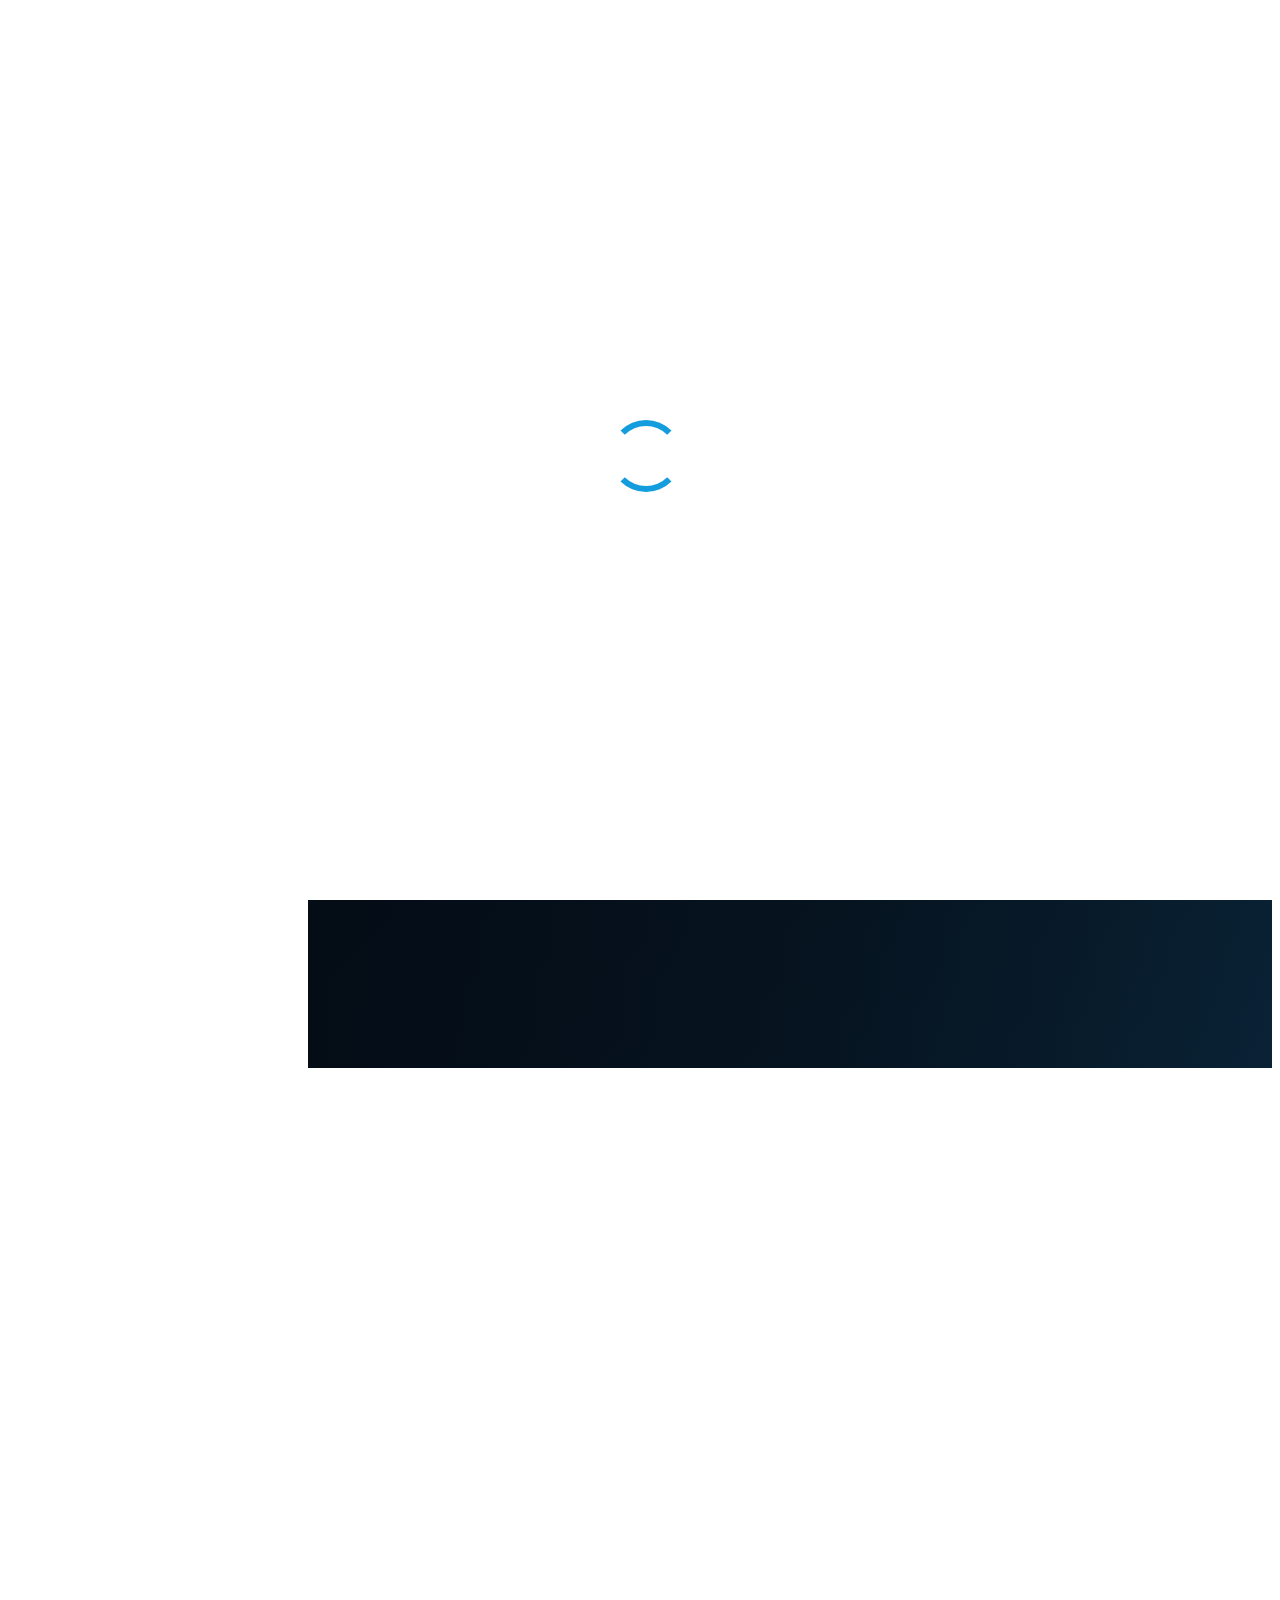
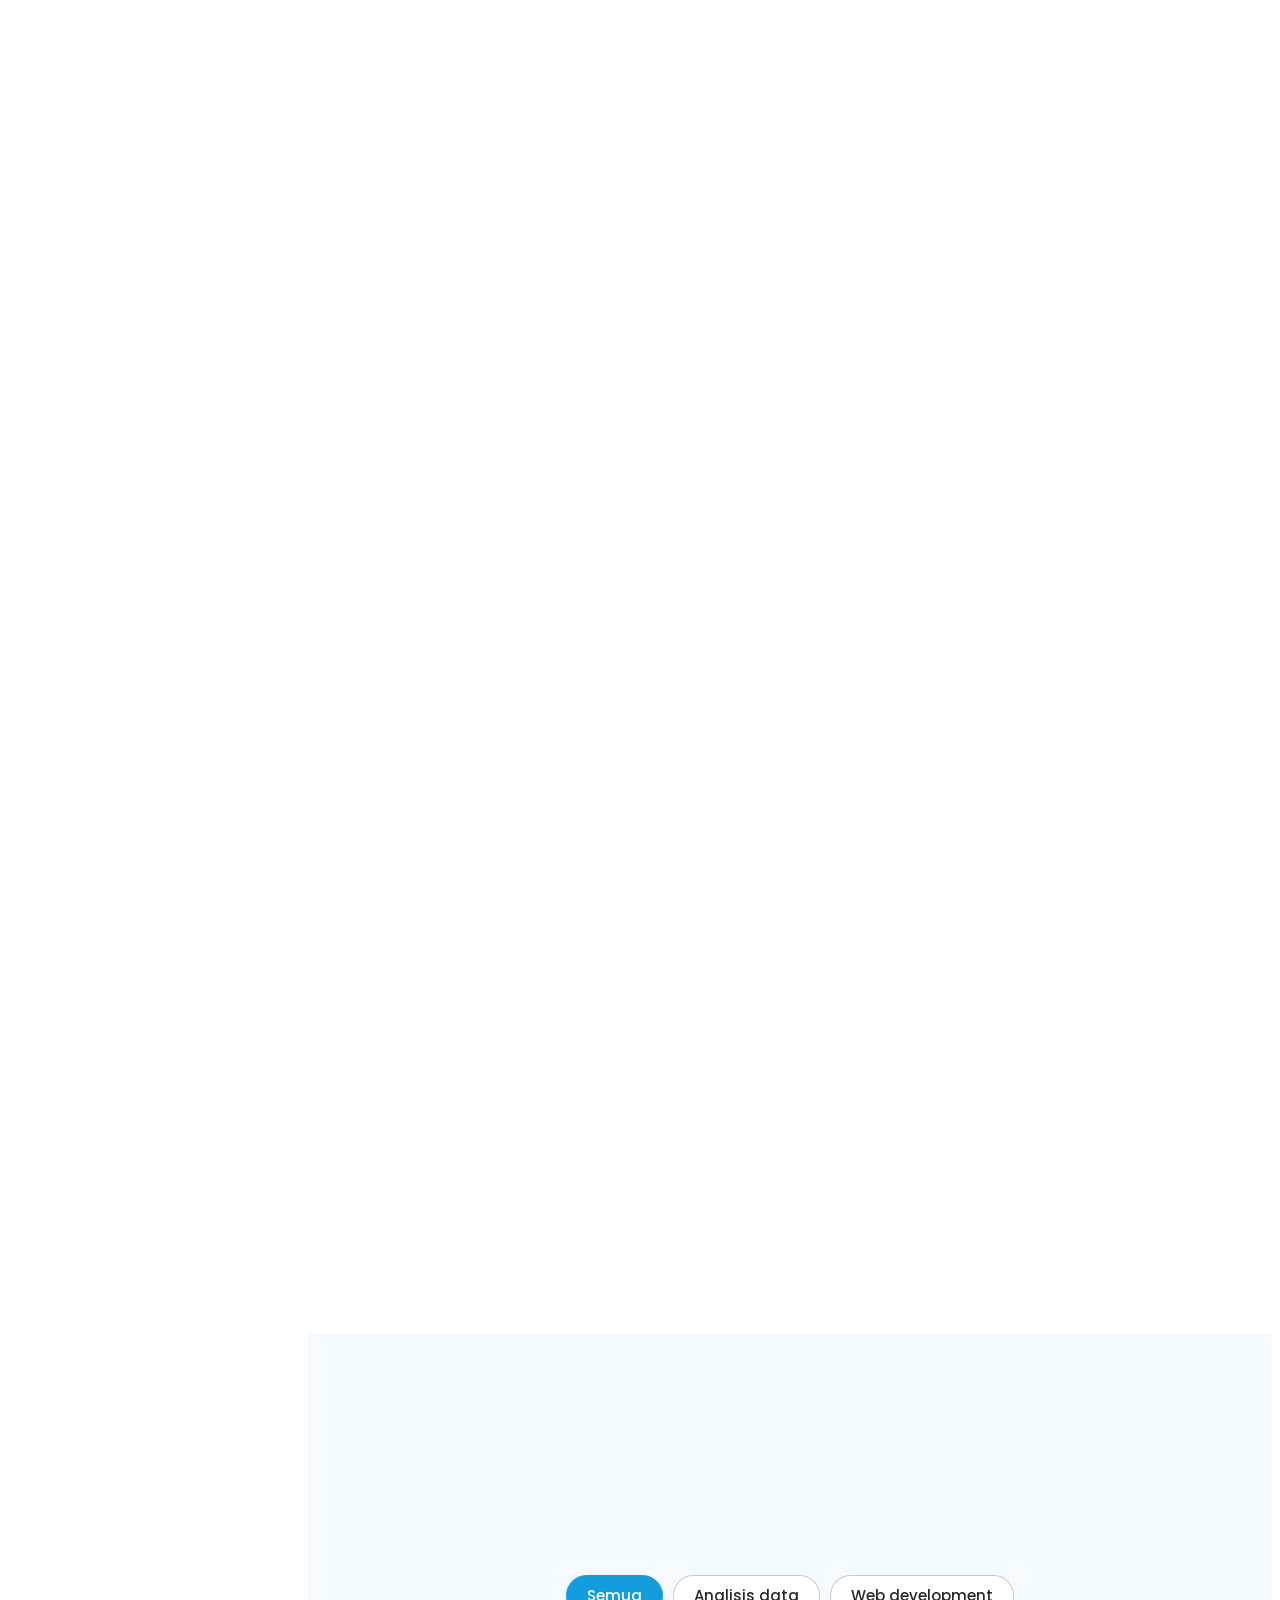
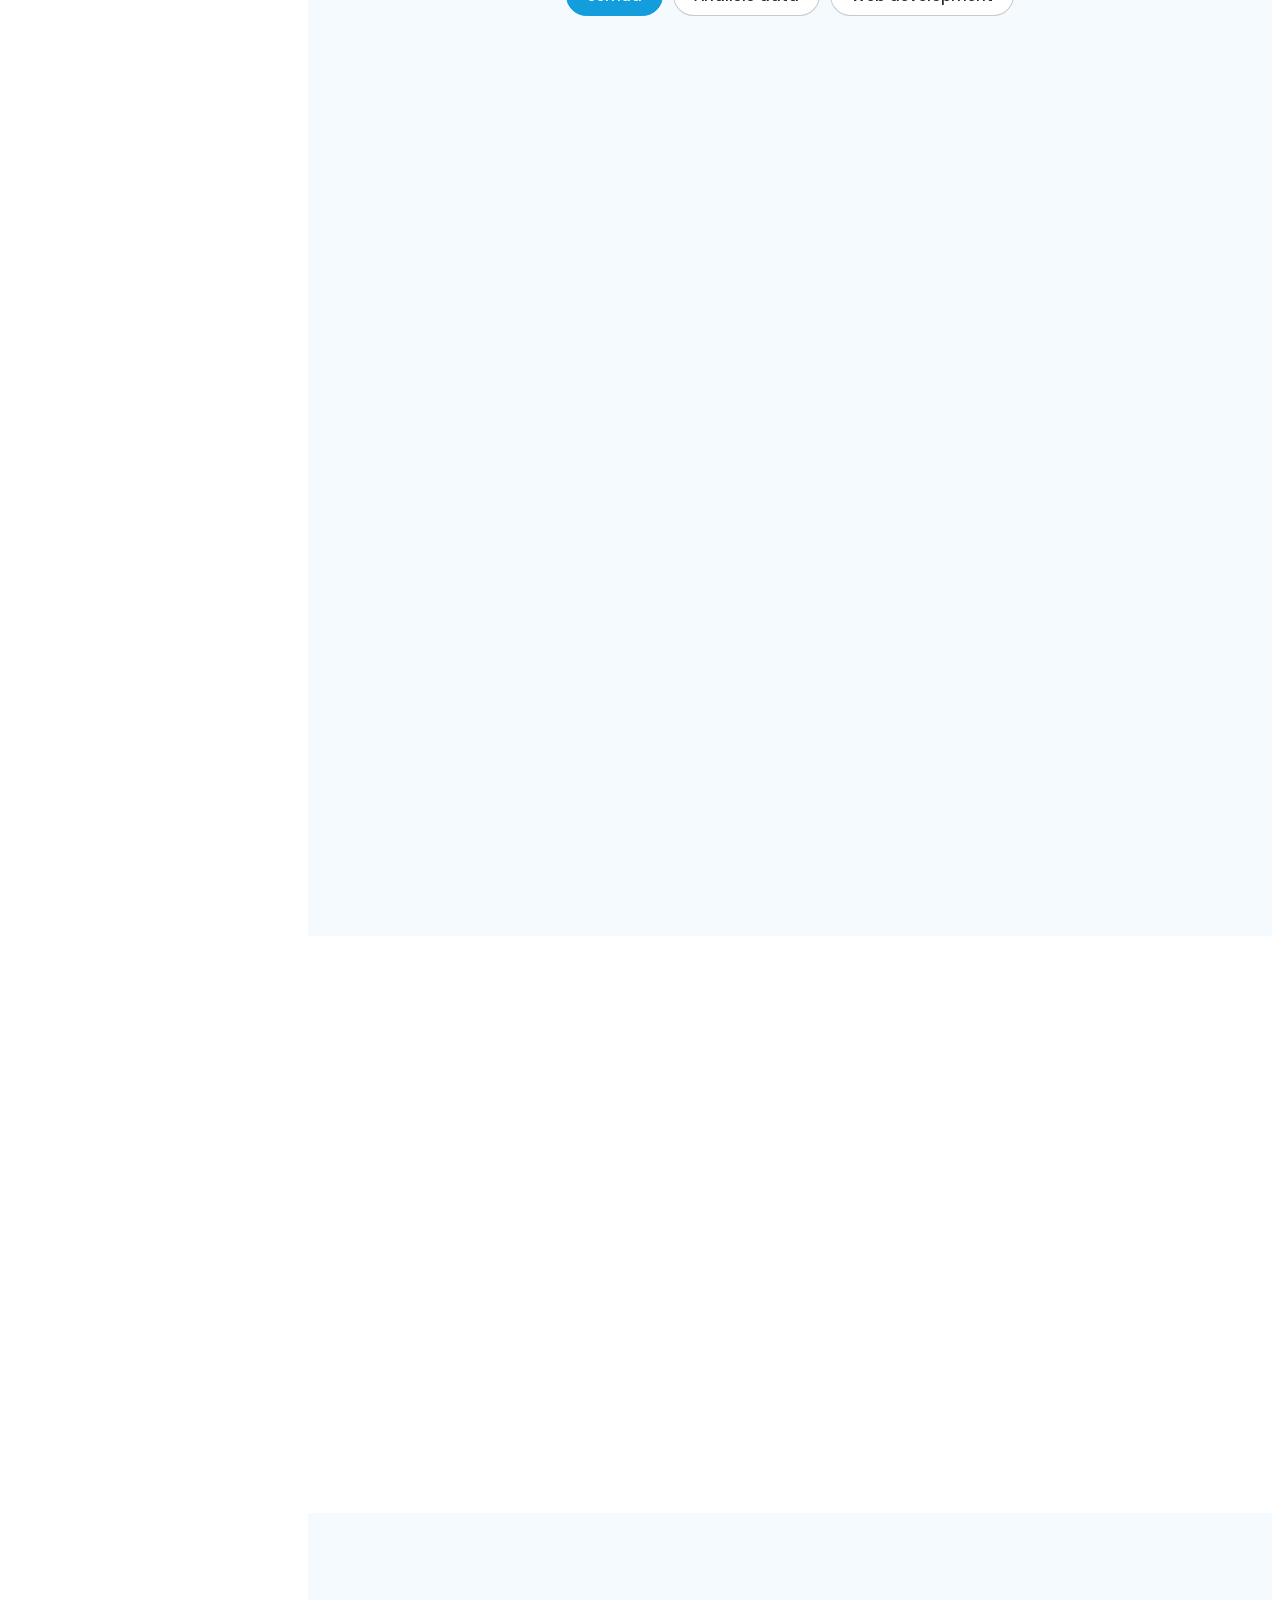
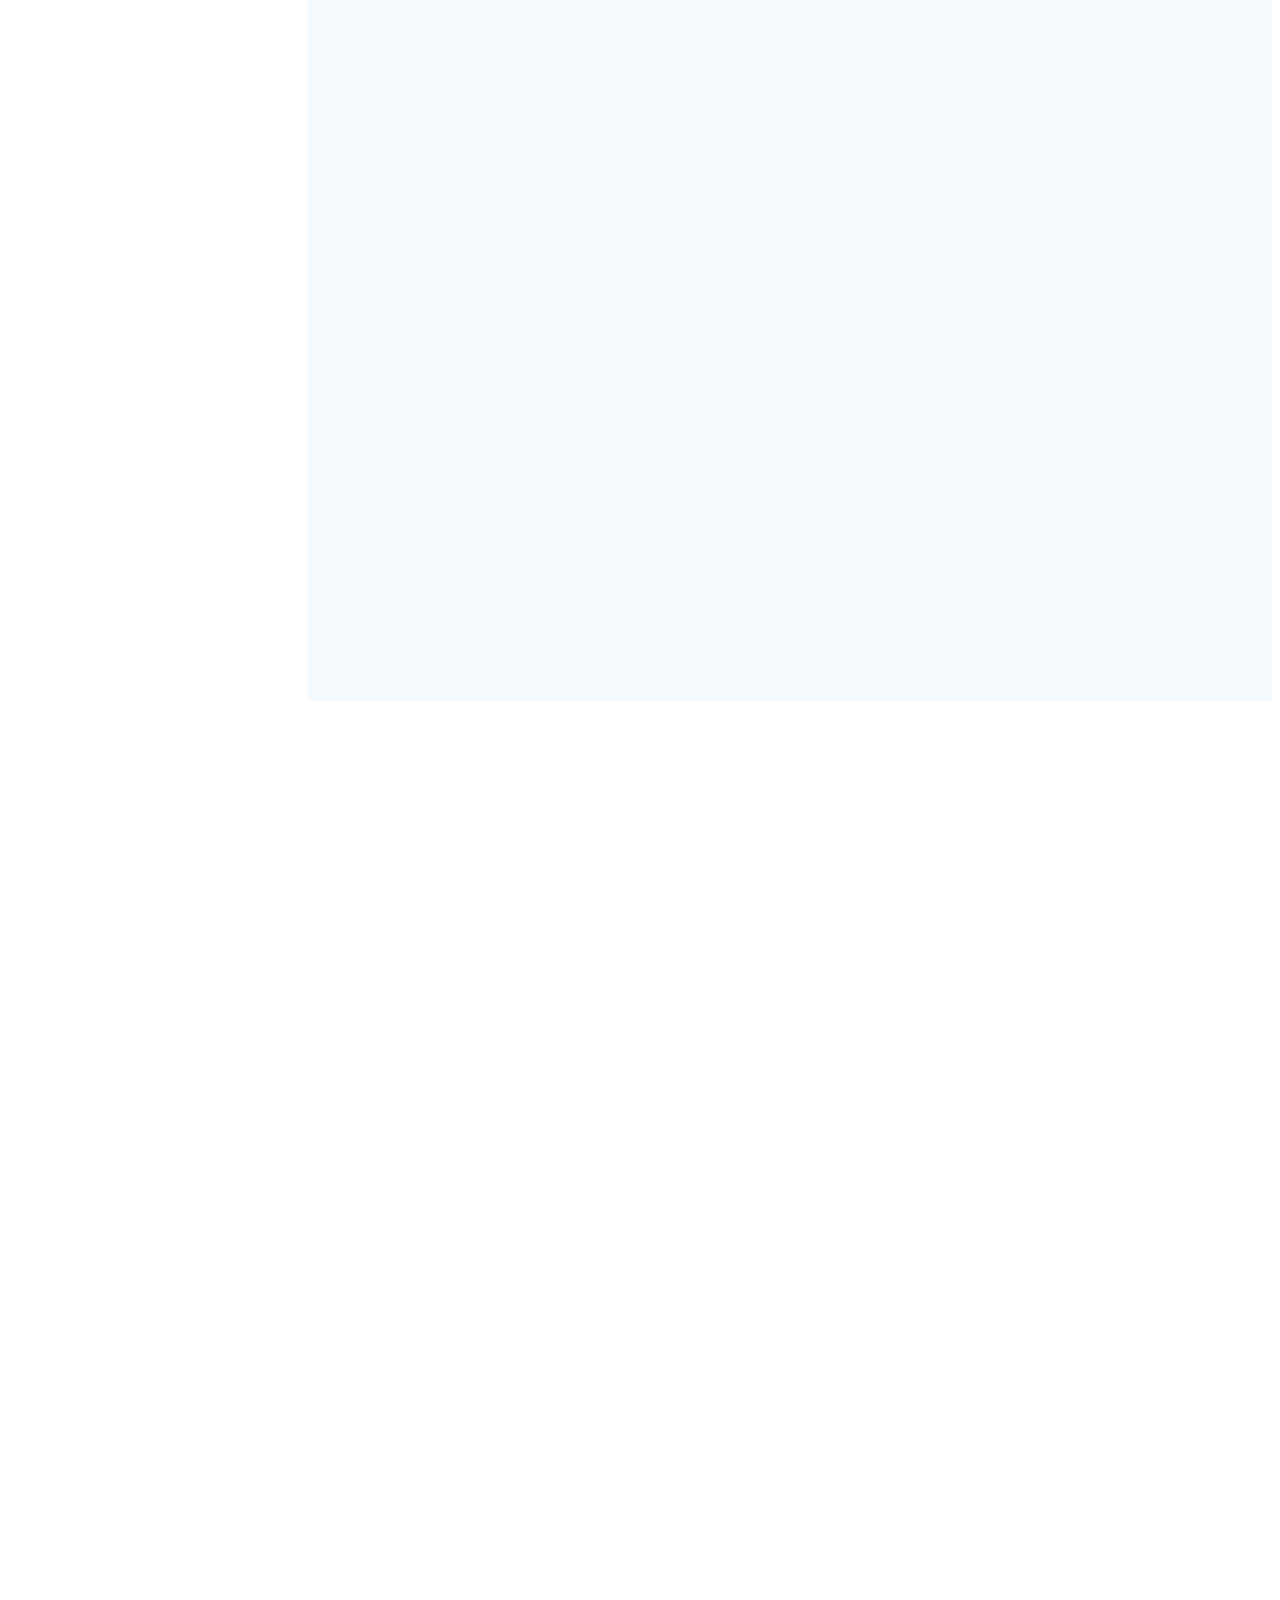
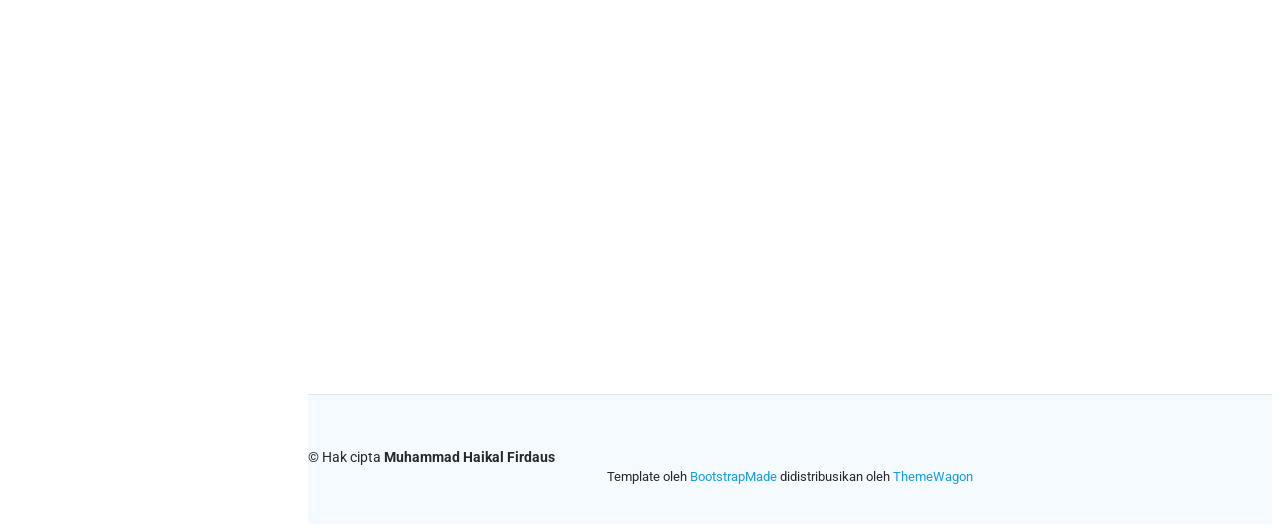
==== index.html @ 5cdaee0d "Add files via upload" ====
<!DOCTYPE html>
<html lang="id">

<head>
  <meta charset="utf-8">
  <meta content="width=device-width, initial-scale=1.0" name="viewport">
  <title>Muhammad Haikal Firdaus | Data Analyst, Web Developer, IT Support</title>
  <meta content="Portofolio Muhammad Haikal Firdaus, lulusan Ilmu Komputer (Cum Laude) yang mencari posisi junior di analisis data, web development, dan IT support." name="description">
  <meta content="data analyst, web developer, IT support, Laravel, LSTM, GIS, ilmu komputer, Bogor" name="keywords">
<meta property="og:type" content="website">
<meta property="og:title" content="Muhammad Haikal Firdaus | Data Analyst, Web Developer, IT Support">
<meta property="og:description" content="Lulusan Ilmu Komputer (Cum Laude): analisis data, web development, dan IT support.">
<meta name="theme-color" content="#040b14">

  <!-- Favicons -->
  <link href="assets/img/favicon.png" rel="icon">
  <link href="assets/img/apple-touch-icon.png" rel="apple-touch-icon">

  <!-- Fonts -->
  <link href="https://fonts.googleapis.com" rel="preconnect">
  <link href="https://fonts.gstatic.com" rel="preconnect" crossorigin>
  <link href="https://fonts.googleapis.com/css2?family=Roboto:ital,wght@0,100;0,300;0,400;0,500;0,700;0,900;1,100;1,300;1,400;1,500;1,700;1,900&family=Poppins:ital,wght@0,100;0,200;0,300;0,400;0,500;0,600;0,700;0,800;0,900;1,100;1,200;1,300;1,400;1,500;1,600;1,700;1,800;1,900&family=Raleway:ital,wght@0,100;0,200;0,300;0,400;0,500;0,600;0,700;0,800;0,900;1,100;1,200;1,300;1,400;1,500;1,600;1,700;1,800;1,900&display=swap" rel="stylesheet">

  <!-- Vendor CSS Files -->
  <link href="assets/vendor/bootstrap/css/bootstrap.min.css" rel="stylesheet">
  <link href="assets/vendor/bootstrap-icons/bootstrap-icons.css" rel="stylesheet">
  <link href="assets/vendor/aos/aos.css" rel="stylesheet">
  <link href="assets/vendor/glightbox/css/glightbox.min.css" rel="stylesheet">
  <link href="assets/vendor/swiper/swiper-bundle.min.css" rel="stylesheet">

  <!-- Main CSS File -->
  <link href="assets/css/main.css" rel="stylesheet">

  <!-- =======================================================
  * Template Name: iPortfolio
  * Template URL: https://bootstrapmade.com/iportfolio-bootstrap-portfolio-websites-template/
  * Updated: Jun 29 2024 with Bootstrap v5.3.3
  * Author: BootstrapMade.com
  * License: https://bootstrapmade.com/license/
  ======================================================== -->
<style>
#hero{background:linear-gradient(135deg,#040b14 0%,#0b2a40 100%)}
#hero img{object-position:center 40%}
#hero:before{background:linear-gradient(90deg,rgba(4,11,20,.9) 0%,rgba(4,11,20,.6) 55%,rgba(4,11,20,.25) 100%)}
#hero h2{font-size:clamp(2rem,6vw,4rem)}
.about .col-lg-4 img{width:100%;aspect-ratio:3/4;object-fit:cover;object-position:top;border-radius:8px}
.cert-card .cert-img{width:100%;aspect-ratio:4/3;object-fit:contain;background:#fafafa;border:1px solid #e3e8ee;border-radius:6px;margin-bottom:16px;transition:transform .2s}
.cert-card a:hover .cert-img{transform:scale(1.02)}
.hero-cta{margin-top:24px;display:flex;gap:12px;flex-wrap:wrap}
.hero-ghost{display:inline-block;padding:10px 28px;border-radius:50px;border:2px solid #fff;color:#fff;font-weight:500;margin-top:8px}
.hero-ghost:hover{background:#fff;color:#040b14}
.proj-card .cs{margin-bottom:8px}.proj-card .cs strong{color:var(--heading-color)}

.filters{display:flex;flex-wrap:wrap;gap:10px;margin:0 0 28px;justify-content:center}
.chip{font-family:var(--nav-font);font-weight:500;font-size:15px;padding:8px 20px;border-radius:50px;border:1px solid color-mix(in srgb,var(--default-color),transparent 75%);background:var(--surface-color);color:var(--default-color);cursor:pointer;transition:all .2s}
.chip:hover{border-color:var(--accent-color);color:var(--accent-color)}
.chip.on{background:var(--accent-color);border-color:var(--accent-color);color:var(--contrast-color)}
.chip:focus-visible,.cv-btn:focus-visible,.hero-ghost:focus-visible{outline:3px solid var(--accent-color);outline-offset:3px}
[data-cat][hidden]{display:none}
.proj-card{transition:transform .25s,box-shadow .25s;height:100%}
.proj-card:hover{transform:translateY(-4px);box-shadow:0 12px 28px rgba(4,11,20,.12)}
.cv-dl{margin:0 0 18px}
.cv-btn{display:inline-block;padding:9px 22px;border-radius:50px;background:var(--accent-color);color:var(--contrast-color);font-weight:500}
.cv-btn:hover{filter:brightness(1.1);color:var(--contrast-color)}
@media (prefers-reduced-motion:reduce){.proj-card,.chip{transition:none}.proj-card:hover{transform:none}}
@media (max-width:575px){#hero h2{font-size:2rem}.hero-cta{flex-direction:column;align-items:flex-start}.hero-ghost{margin-top:0}}
</style>
</head>

<body class="index-page">
<header id="header" class="header dark-background d-flex flex-column">
<i class="header-toggle d-xl-none bi bi-list"></i>
<div class="profile-img"><img src="assets/img/profile-placeholder.jpg" alt="Foto profil Muhammad Haikal Firdaus" class="img-fluid rounded-circle"></div>
<a href="index.html" class="logo d-flex align-items-center justify-content-center"><h1 class="sitename">Haikal Firdaus</h1></a>
<div class="social-links text-center">
<a href="https://github.com/mhaikalfirdaus" aria-label="GitHub"><i class="bi bi-github"></i></a>
<a href="https://www.linkedin.com/in/muhammad-haikal-firdaus/" aria-label="LinkedIn"><i class="bi bi-linkedin"></i></a>
<a href="mailto:mhaikalfirdaus011@gmail.com" aria-label="Email"><i class="bi bi-envelope-fill"></i></a>
</div>
<nav id="navmenu" class="navmenu"><ul>
<li><a href="#hero" class="active"><i class="bi bi-house navicon"></i>Home</a></li>
<li><a href="#about"><i class="bi bi-person navicon"></i>Tentang</a></li>
<li><a href="#resume"><i class="bi bi-file-earmark-text navicon"></i>Resume</a></li>
<li><a href="#proyek"><i class="bi bi-kanban navicon"></i>Proyek</a></li>
<li><a href="#publikasi"><i class="bi bi-journal-text navicon"></i>Publikasi</a></li>
<li><a href="#skills"><i class="bi bi-tools navicon"></i>Skill</a></li>
<li><a href="#sertifikat"><i class="bi bi-patch-check navicon"></i>Sertifikat</a></li>
<li><a href="#contact"><i class="bi bi-envelope navicon"></i>Kontak</a></li>
</ul></nav>
</header>
<main class="main">

<section id="hero" class="hero section dark-background">
<img src="assets/img/hero-bg.jpeg" alt="" data-aos="fade-in">
<div class="container" data-aos="fade-up" data-aos-delay="100">
<h2>Muhammad Haikal Firdaus</h2>
<p>Saya seorang <span class="typed" data-typed-items="Lulusan Ilmu Komputer,Data Analyst Junior,Web Developer Junior,Calon IT Support">Lulusan Ilmu Komputer</span><span class="typed-cursor typed-cursor--blink" aria-hidden="true"></span></p>
<p>Mencari magang atau posisi junior di bidang analisis data, web development, dan IT support.</p>
<div class="hero-cta"><a class="contact-cta" href="#proyek">Lihat proyek</a><a class="hero-ghost" href="assets/CV_Muhammad_Haikal_Firdaus.pdf" download><i class="bi bi-download"></i> Unduh CV</a><a class="hero-ghost" href="#contact">Hubungi saya</a></div>
</div>
</section>

<section id="about" class="about section">
<div class="container section-title" data-aos="fade-up"><h2>Tentang saya</h2><p>Lulusan S1 Ilmu Komputer Universitas Pakuan Bogor yang suka mengubah data menjadi informasi yang bisa dipakai mengambil keputusan.</p></div>
<div class="container" data-aos="fade-up" data-aos-delay="100">
<div class="row gy-4 justify-content-center">
<div class="col-lg-4"><img src="assets/img/profile-placeholder.jpg" class="img-fluid" alt="Foto profil Muhammad Haikal Firdaus"></div>
<div class="col-lg-8 content">
<h2>Data, Web, dan IT Support.</h2>
<p class="fst-italic py-3">Fokus studi: analitik data, machine learning dan deep learning, serta pengembangan sistem informasi.</p>
<div class="row">
<div class="col-lg-6"><ul>
<li><i class="bi bi-chevron-right"></i> <strong>Lokasi:</strong> <span>Gunung Putri, Bogor, Jawa Barat</span></li>
<li><i class="bi bi-chevron-right"></i> <strong>Gelar:</strong> <span>S.Kom., Cum Laude (IPK 3,72/4,00)</span></li>
<li><i class="bi bi-chevron-right"></i> <strong>Email:</strong> <span>mhaikalfirdaus011@gmail.com</span></li>
</ul></div>
<div class="col-lg-6"><ul>
<li><i class="bi bi-chevron-right"></i> <strong>Bahasa:</strong> <span>Indonesia (native), Inggris (dasar–menengah)</span></li>
<li><i class="bi bi-chevron-right"></i> <strong>Status:</strong> <span>Terbuka untuk magang dan posisi junior (data analyst, web developer, IT support)</span></li>
<li><i class="bi bi-chevron-right"></i> <strong>Minat:</strong> <span>Analisis data, web development, IT support</span></li>
</ul></div>
</div>
<p class="py-3">Saya membangun sistem pelaporan pengaduan bencana berbasis web dengan Laravel saat magang di BPBD Kabupaten Bogor, menulis skripsi peramalan harga dengan LSTM, dan menjadi penulis pertama sebuah publikasi ilmiah. Saya juga mengerjakan WebGIS dari data sensor IoT, memahami dasar jaringan (sertifikasi IPv6) serta hosting dan domain. Saya pernah menjalankan usaha kecil dan memimpin organisasi pemuda, jadi nyaman bekerja mandiri maupun dalam tim.</p>
</div></div></div>
</section>

<section id="stats" class="stats section">
<div class="container" data-aos="fade-up" data-aos-delay="100"><div class="row gy-4">
<div class="col-lg-3 col-md-6"><div class="stats-item"><i class="bi bi-mortarboard"></i><span>3,72</span><p><strong>IPK</strong> <span>dari 4,00, Cum Laude</span></p></div></div><div class="col-lg-3 col-md-6"><div class="stats-item"><i class="bi bi-journal-richtext"></i><span data-purecounter-start="0" data-purecounter-end="3" data-purecounter-duration="1" class="purecounter"></span><p><strong>Proyek</strong> <span>skripsi LSTM, WebGIS, dan sistem pengaduan web</span></p></div></div><div class="col-lg-3 col-md-6"><div class="stats-item"><i class="bi bi-briefcase"></i><span data-purecounter-start="0" data-purecounter-end="4" data-purecounter-duration="1" class="purecounter"></span><p><strong>Bulan magang web developer</strong> <span>BPBD Kabupaten Bogor</span></p></div></div><div class="col-lg-3 col-md-6"><div class="stats-item"><i class="bi bi-patch-check"></i><span data-purecounter-start="0" data-purecounter-end="5" data-purecounter-duration="1" class="purecounter"></span><p><strong>Sertifikat</strong> <span>kursus, konferensi, dan sertifikasi</span></p></div></div>
</div></div>
</section>

<section id="resume" class="resume section">
<div class="container section-title" data-aos="fade-up"><h2>Resume</h2><p>Pendidikan, pengalaman, dan kepemimpinan.</p></div>
<div class="container"><div class="row">
<div class="col-lg-6" data-aos="fade-up" data-aos-delay="100">
<h3 class="resume-title">Ringkasan</h3>
<div class="resume-item pb-0"><h4>Muhammad Haikal Firdaus, S.Kom.</h4>
<p><em>Lulusan Ilmu Komputer (Cum Laude, IPK 3,72/4,00) dengan pengalaman mengembangkan web dengan Laravel saat magang di BPBD Kabupaten Bogor, penulis skripsi peramalan LSTM, dan penulis pertama publikasi ilmiah. Mencari posisi junior sebagai data analyst, web developer, atau IT support. Teliti, cepat belajar, dan nyaman bekerja mandiri maupun dalam tim.</em></p>
<ul><li>Gunung Putri, Bogor, Jawa Barat</li><li>mhaikalfirdaus011@gmail.com</li></ul></div>
<h3 class="resume-title">Pendidikan</h3>
<div class="resume-item"><h4>S1 Ilmu Komputer (S.Kom.)</h4><h5>2022 – 2026</h5><p><em>Universitas Pakuan Bogor, Fakultas MIPA</em></p><ul><li>IPK 3,72/4,00, lulus Cum Laude</li><li><a href="assets/img/pernyataan-yudisium.jpg" class="glightbox" data-gallery="yudisium" title="Pernyataan yudisium, Universitas Pakuan"><i class="bi bi-zoom-in"></i> Lihat pernyataan yudisium</a></li><li>Fokus: analitik data, machine learning dan deep learning, pengembangan sistem informasi</li></ul></div>
</div>
<div class="col-lg-6" data-aos="fade-up" data-aos-delay="200">
<h3 class="resume-title">Pengalaman</h3><p class="cv-dl"><a class="cv-btn" href="assets/CV_Muhammad_Haikal_Firdaus.pdf" download><i class="bi bi-file-earmark-pdf"></i> Unduh CV lengkap (PDF)</a></p>
<div class="resume-item"><h4>Web Developer Intern (Praktik Lapangan)</h4><h5>Agu – Nov 2025</h5><p><em>BPBD Kabupaten Bogor</em></p><ul><li>Merancang dan membangun sistem pelaporan pengaduan bencana berbasis web dengan Laravel agar masyarakat lebih mudah melapor.</li><li><a href="https://github.com/mhaikalfirdaus/pengaduan-bpbd"><i class="bi bi-github"></i> Kode di GitHub</a></li></ul></div><div class="resume-item"><h4>Mitra Driver (ShopeeFood)</h4><h5>Mar 2025 – sekarang</h5><p><em>ShopeeFood, Kab. Bogor</em></p><ul><li>Mengantar pesanan makanan kepada pelanggan melalui platform ShopeeFood dengan menjaga ketepatan waktu dan kualitas pelayanan.</li></ul></div>
<div class="resume-item"><h4>Pemilik dan Pengelola Usaha</h4><h5>Jun – Des 2024</h5><p><em>Seafood Sosis Tusuk Bakar (Seatukar), Kab. Bogor</em></p><ul><li>Merintis dan menjalankan usaha makanan: perencanaan modal, pembelian bahan, dan operasional harian.</li><li>Mencatat pemasukan, pengeluaran, dan estimasi laba sambil kuliah penuh waktu.</li></ul></div><div class="resume-item"><h4>Operator Produksi (Kontrak)</h4><h5>2023 (3 bulan)</h5><p><em>PT Sanpak Unggul</em></p><ul><li>Memenuhi target jumlah dan kualitas harian bersama tim produksi.</li></ul></div>
<h3 class="resume-title">Kepemimpinan</h3>
<div class="resume-item"><h4>Ketua Karang Taruna Permai RW 011</h4><h5>2025 – sekarang</h5><p><em>Gunung Putri, Bogor</em></p><ul><li>Memimpin dan mengoordinasi program pemuda serta mengelola administrasi dan komunikasi dengan anggota, RW, dan aparat desa.</li></ul></div><div class="resume-item"><h4>Anggota KPPS</h4><h5>Pemilu 2024</h5><p><em>Kelompok Penyelenggara Pemungutan Suara</em></p><ul><li>Bertugas pada penyelenggaraan pemungutan dan penghitungan suara di tingkat TPS.</li></ul></div>
</div></div></div>
</section>

<section id="proyek" class="portfolio section light-background">
<div class="container section-title" data-aos="fade-up"><h2>Proyek</h2><p>Tiga proyek, masing-masing dengan masalah, pendekatan, dan hasilnya. Gunakan filter untuk melihat sesuai bidang.</p></div>
<div class="container"><div class="filters" role="group" aria-label="Filter proyek"><button type="button" class="chip on" data-f="all">Semua</button><button type="button" class="chip" data-f="data">Analisis data</button><button type="button" class="chip" data-f="web">Web development</button></div><div class="row gy-4">
<div class="col-lg-6" data-cat="data" data-aos="fade-up" data-aos-delay="100"><div class="proj-card"><h4>Prediksi harga daging ayam dengan LSTM</h4><div class="period">Skripsi, 2025 – 2026</div><p class="cs"><strong>Masalah.</strong> Harga komoditas naik turun dan sulit diperkirakan.</p><p class="cs"><strong>Pendekatan.</strong> Mengumpulkan data harga harian Kota Bogor, membersihkannya, lalu membangun model LSTM multivariat beserta dashboard Streamlit.</p><p class="cs"><strong>Hasil.</strong> MAPE 0,45% pada data uji, dibandingkan baseline harga kemarin sebesar 0,41%.</p><div><span class="tag">Python</span><span class="tag">LSTM</span><span class="tag">Time series</span><span class="tag">Streamlit</span></div><a href="https://github.com/mhaikalfirdaus/skripsi-lstm-harga-ayam"><i class="bi bi-github"></i> Kode di GitHub</a></div></div><div class="col-lg-6" data-cat="data web" data-aos="fade-up" data-aos-delay="200"><div class="proj-card"><h4>WebGIS monitoring suhu dan kelembaban Kota Bandung</h4><div class="period">Proyek kelompok, mata kuliah Sistem Informasi Geografis</div><p class="cs"><strong>Masalah.</strong> Memantau suhu dan kelembaban udara Kota Bandung secara hampir real-time di sembilan titik.</p><p class="cs"><strong>Pendekatan.</strong> Sensor IoT (ESP32, DHT22, GPS) mengirim data ke ThingSpeak, lalu ditampilkan di peta interaktif Leaflet dengan layer hasil analisis QGIS. Peran saya: analisis QGIS dan pembuatan WebGIS.</p><p class="cs"><strong>Hasil.</strong> Peta interaktif dengan sembilan titik pemantauan, layer batas desa dan jaringan jalan, serta nama lokasi otomatis dari koordinat GPS.</p><div><span class="tag">QGIS</span><span class="tag">Leaflet</span><span class="tag">JavaScript</span><span class="tag">IoT</span><span class="tag">ThingSpeak</span></div><a href="https://github.com/mhaikalfirdaus/webgis-monitoring-suhu-bandung"><i class="bi bi-github"></i> Kode di GitHub</a></div></div><div class="col-lg-6" data-cat="web" data-aos="fade-up" data-aos-delay="100"><div class="proj-card"><h4>Sistem pelaporan pengaduan bencana</h4><div class="period">BPBD Kabupaten Bogor, 2025</div><p class="cs"><strong>Masalah.</strong> Warga sulit menyampaikan laporan kejadian bencana.</p><p class="cs"><strong>Pendekatan.</strong> Membangun aplikasi web pengaduan dengan peran masyarakat dan petugas, tanggapan, dan laporan. Dikembangkan dari basis proyek open source Laravel dan disesuaikan untuk kebutuhan BPBD.</p><p class="cs"><strong>Hasil.</strong> Masyarakat dapat mengirim laporan secara digital kepada petugas.</p><div><span class="tag">Laravel</span><span class="tag">PHP</span><span class="tag">MySQL</span><span class="tag">Bootstrap</span></div><a href="https://github.com/mhaikalfirdaus/pengaduan-bpbd"><i class="bi bi-github"></i> Kode di GitHub</a></div></div>
</div></div>
</section>

<section id="publikasi" class="section">
<div class="container section-title" data-aos="fade-up"><h2>Publikasi</h2><p>Artikel ilmiah internasional dengan saya sebagai penulis pertama.</p></div>
<div class="container"><div class="row justify-content-center"><div class="col-lg-9" data-aos="fade-up" data-aos-delay="100"><div class="proj-card">
<h4>Prediction of Chicken Meat Availability in Cilegon City Using iThink Dynamic Simulation Model</h4>
<div class="period">Operations Research: International Conference Series, Vol. 6, No. 1, hlm. 20–27, 2025</div>
<p class="cs"><strong>Penulis.</strong> Muhamad Haikal Firdaus (penulis pertama), Ahmad Sopyan Sauri, Syaifa Turrohman, Eneng Tita Tosida (penulis korespondensi), Kotim Subandi, dan Victor Ilyas Sugara.</p>
<p class="cs"><strong>Isi.</strong> Model simulasi dinamis dengan pendekatan stock and flow dan causal loop diagram di iThink untuk memprediksi ketersediaan daging ayam di Kota Cilegon periode 2024–2034. Peran saya: mengembangkan model simulasi sebagai penulis pertama.</p>
<div><span class="tag">System dynamics</span><span class="tag">iThink</span><span class="tag">Simulasi</span><span class="tag">Peramalan</span></div>
<a href="https://www.researchgate.net/publication/391127582_Prediction_of_Chicken_Meat_Availability_in_Cilegon_City_Using_iThink_Dynamic_Simulation_Model"><i class="bi bi-journal-text"></i> Baca di ResearchGate</a>
</div></div></div></div>
</section>

<section id="skills" class="skills section light-background">
<div class="container section-title" data-aos="fade-up"><h2>Skill</h2><p>Dikelompokkan menurut bidang. Level “dasar” saya tulis apa adanya.</p></div>
<div class="container" data-aos="fade-up" data-aos-delay="100"><div class="row gy-4">
<div class="col-lg-4 col-md-6 skill-group"><h4>Data dan analitik</h4><div><span class="tag">Analisis data</span><span class="tag">Pembersihan data</span><span class="tag">Pelaporan</span><span class="tag">Visualisasi data</span><span class="tag">Machine learning</span><span class="tag">Deep learning (LSTM)</span><span class="tag">QGIS</span><span class="tag">Peramalan deret waktu</span></div></div>
<div class="col-lg-4 col-md-6 skill-group"><h4>Bahasa pemrograman</h4><div><span class="tag">Python (dasar)</span><span class="tag">SQL (dasar)</span><span class="tag">Java (dasar)</span><span class="tag">JavaScript</span><span class="tag">PHP</span></div></div>
<div class="col-lg-4 col-md-6 skill-group"><h4>Web</h4><div><span class="tag">Laravel</span><span class="tag">HTML/CSS</span><span class="tag">Leaflet</span><span class="tag">MySQL</span><span class="tag">Hosting</span><span class="tag">Domain</span><span class="tag">Deploy website</span><span class="tag">cPanel</span></div></div>
<div class="col-lg-4 col-md-6 skill-group"><h4>IT support dan jaringan</h4><div><span class="tag">Dasar jaringan (IPv6)</span><span class="tag">Hosting</span><span class="tag">Pengaturan domain</span><span class="tag">cPanel</span><span class="tag">XAMPP</span></div></div>
<div class="col-lg-4 col-md-6 skill-group"><h4>Alat kerja</h4><div><span class="tag">Microsoft Excel</span><span class="tag">Git/GitHub</span><span class="tag">VS Code</span><span class="tag">XAMPP</span><span class="tag">Word</span><span class="tag">PowerPoint</span></div></div>
<div class="col-lg-4 col-md-6 skill-group"><h4>Soft skill</h4><div><span class="tag">Ketelitian</span><span class="tag">Manajemen waktu</span><span class="tag">Komunikasi</span><span class="tag">Kerja tim</span><span class="tag">Problem solving</span></div></div>
</div></div>
</section>

<section id="sertifikat" class="section">
<div class="container section-title" data-aos="fade-up"><h2>Sertifikat</h2><p>Kursus data, konferensi kebencanaan, dan sertifikasi jaringan. Klik gambar untuk memperbesar.</p></div>
<div class="container"><div class="row gy-4 justify-content-center">
<div class="col-lg-4 col-md-6" data-aos="fade-up" data-aos-delay="100"><div class="proj-card cert-card"><a href="assets/img/sertifikat-data-science-python.jpg" class="glightbox" title="Data Science Essentials with Python" data-gallery="sertifikat"><img src="assets/img/sertifikat-data-science-python.jpg" class="cert-img" alt="Sertifikat Data Science Essentials with Python atas nama Muhammad Haikal Firdaus" loading="lazy"></a><h4>Data Science Essentials with Python</h4><div class="period">Cisco Networking Academy, 21 Okt 2026</div><p>ID sertifikat: d4978e71-674b-4887-8a2d-7af36921120f</p><a href="assets/img/sertifikat-data-science-python.jpg" class="glightbox" data-gallery="sertifikat" title="Data Science Essentials with Python"><i class="bi bi-zoom-in"></i> Lihat sertifikat</a></div></div><div class="col-lg-4 col-md-6" data-aos="fade-up" data-aos-delay="200"><div class="proj-card cert-card"><a href="assets/img/sertifikat-intro-data-science.jpg" class="glightbox" title="Introduction to Data Science" data-gallery="sertifikat"><img src="assets/img/sertifikat-intro-data-science.jpg" class="cert-img" alt="Sertifikat Introduction to Data Science atas nama Muhammad Haikal Firdaus" loading="lazy"></a><h4>Introduction to Data Science</h4><div class="period">Cisco Networking Academy, 13 Okt 2026</div><p>Peran data dalam AI dan machine learning serta jalur karier di analitik data.</p><a href="assets/img/sertifikat-intro-data-science.jpg" class="glightbox" data-gallery="sertifikat" title="Introduction to Data Science"><i class="bi bi-zoom-in"></i> Lihat sertifikat</a></div></div><div class="col-lg-4 col-md-6" data-aos="fade-up" data-aos-delay="300"><div class="proj-card cert-card"><a href="assets/img/sertifikat-revou-intro-data-analytics.jpg" class="glightbox" title="Intro to Data Analytics" data-gallery="sertifikat"><img src="assets/img/sertifikat-revou-intro-data-analytics.jpg" class="cert-img" alt="Sertifikat Intro to Data Analytics RevoU atas nama Muhammad Haikal Firdaus" loading="lazy"></a><h4>Intro to Data Analytics</h4><div class="period">RevoU, 31 Jan 2025</div><p>Kursus daring 2 minggu. Nomor sertifikat: DAMC-20012025-01-1-01353</p><a href="assets/img/sertifikat-revou-intro-data-analytics.jpg" class="glightbox" data-gallery="sertifikat" title="Intro to Data Analytics"><i class="bi bi-zoom-in"></i> Lihat sertifikat</a></div></div><div class="col-lg-4 col-md-6" data-aos="fade-up" data-aos-delay="100"><div class="proj-card cert-card"><a href="assets/img/sertifikat-adexco-2025.jpg" class="glightbox" title="Peserta Konferensi ADEXCO 2025" data-gallery="sertifikat"><img src="assets/img/sertifikat-adexco-2025.jpg" class="cert-img" alt="Sertifikat peserta konferensi ADEXCO 2025 atas nama Muhammad Haikal Firdaus" loading="lazy"></a><h4>Peserta Konferensi ADEXCO 2025</h4><div class="period">BNPB dan MPBI, Jakarta, 12 Sep 2025</div><p>Strategi nasional untuk resiliensi masyarakat pesisir dan pulau kecil.</p><a href="assets/img/sertifikat-adexco-2025.jpg" class="glightbox" data-gallery="sertifikat" title="Peserta Konferensi ADEXCO 2025"><i class="bi bi-zoom-in"></i> Lihat sertifikat</a></div></div><div class="col-lg-4 col-md-6" data-aos="fade-up" data-aos-delay="200"><div class="proj-card cert-card"><a href="assets/img/sertifikat-ipv6-hurricane-electric.jpg" class="glightbox" title="IPv6 Certification, peringkat Newbie" data-gallery="sertifikat"><img src="assets/img/sertifikat-ipv6-hurricane-electric.jpg" class="cert-img" alt="Sertifikat IPv6 Hurricane Electric peringkat Newbie atas nama Muhammad Haikal Firdaus" loading="lazy"></a><h4>IPv6 Certification, peringkat Newbie</h4><div class="period">Hurricane Electric, Juni 2026</div><p>Sertifikasi dasar IPv6.</p><a href="assets/img/sertifikat-ipv6-hurricane-electric.jpg" class="glightbox" data-gallery="sertifikat" title="IPv6 Certification, peringkat Newbie"><i class="bi bi-zoom-in"></i> Lihat sertifikat</a></div></div>
</div></div>
</section>

<section id="contact" class="contact section">
<div class="container section-title" data-aos="fade-up"><h2>Kontak</h2><p>Terbuka untuk magang dan posisi junior di bidang analisis data, web development, dan IT support. Balasan biasanya saya kirim dalam satu sampai dua hari.</p></div>
<div class="container" data-aos="fade-up" data-aos-delay="100"><div class="row gy-4">
<div class="col-lg-5"><div class="info-wrap">
<div class="info-item d-flex"><i class="bi bi-geo-alt flex-shrink-0"></i><div><h3>Lokasi</h3><p>Gunung Putri, Bogor, Jawa Barat</p></div></div>
<div class="info-item d-flex"><i class="bi bi-envelope flex-shrink-0"></i><div><h3>Email</h3><p><a href="mailto:mhaikalfirdaus011@gmail.com">mhaikalfirdaus011@gmail.com</a></p></div></div>
<div class="info-item d-flex"><i class="bi bi-linkedin flex-shrink-0"></i><div><h3>LinkedIn</h3><p><a href="https://www.linkedin.com/in/muhammad-haikal-firdaus/">linkedin.com/in/muhammad-haikal-firdaus</a></p></div></div>
<div class="info-item d-flex"><i class="bi bi-github flex-shrink-0"></i><div><h3>GitHub</h3><p><a href="https://github.com/mhaikalfirdaus">github.com/mhaikalfirdaus</a></p></div></div>
</div></div>
<div class="col-lg-7"><form id="msgform" class="php-email-form"><div class="row gy-4">
<div class="col-md-6"><input type="text" id="fn" class="form-control" placeholder="Nama Anda" aria-label="Nama Anda" required></div>
<div class="col-md-6"><input type="text" id="fs" class="form-control" placeholder="Subjek" aria-label="Subjek" required></div>
<div class="col-12"><textarea id="fm" class="form-control" rows="7" placeholder="Pesan" aria-label="Pesan" required></textarea></div>
<div class="col-12 text-center"><button type="submit">Kirim lewat email</button><p class="small mt-2 mb-0">Tombol ini membuka aplikasi email Anda dengan pesan yang sudah terisi.</p></div>
</div></form></div>
</div></div>
</section>
</main>

<footer id="footer" class="footer position-relative light-background"><div class="container">
<div class="copyright text-center"><p>© <span>Hak cipta</span> <strong class="px-1 sitename">Muhammad Haikal Firdaus</strong></p></div>
<div class="credits">Template oleh <a href="https://bootstrapmade.com/">BootstrapMade</a> didistribusikan oleh <a href="https://themewagon.com">ThemeWagon</a></div>
</div></footer>
<a href="#" id="scroll-top" class="scroll-top d-flex align-items-center justify-content-center"><i class="bi bi-arrow-up-short"></i></a>
<div id="preloader"></div>
<script src="assets/vendor/bootstrap/js/bootstrap.bundle.min.js"></script>
<script src="assets/vendor/aos/aos.js"></script>
<script src="assets/vendor/typed.js/typed.umd.js"></script>
<script src="assets/vendor/purecounter/purecounter_vanilla.js"></script>
<script src="assets/vendor/waypoints/noframework.waypoints.js"></script>
<script src="assets/vendor/glightbox/js/glightbox.min.js"></script>
<script src="assets/vendor/imagesloaded/imagesloaded.pkgd.min.js"></script>
<script src="assets/vendor/isotope-layout/isotope.pkgd.min.js"></script>
<script src="assets/vendor/swiper/swiper-bundle.min.js"></script>
<script src="assets/js/main.js"></script>
<script>
document.getElementById('msgform').addEventListener('submit',function(e){
e.preventDefault();
var n=document.getElementById('fn').value.trim(),t=document.getElementById('fs').value.trim(),m=document.getElementById('fm').value.trim();
window.location.href='mailto:mhaikalfirdaus011@gmail.com?subject='+encodeURIComponent(t)+'&body='+encodeURIComponent('Nama: '+n+'\n\n'+m);
});
</script>
<script>
(function(){var chips=document.querySelectorAll('.chip'),cards=document.querySelectorAll('#proyek [data-cat]');
chips.forEach(function(c){c.addEventListener('click',function(){chips.forEach(function(x){x.classList.toggle('on',x===c)});var f=c.getAttribute('data-f');
cards.forEach(function(el){el.hidden=!(f==='all'||el.getAttribute('data-cat').split(' ').indexOf(f)>-1)})})});})();
</script>
</body>
</html>
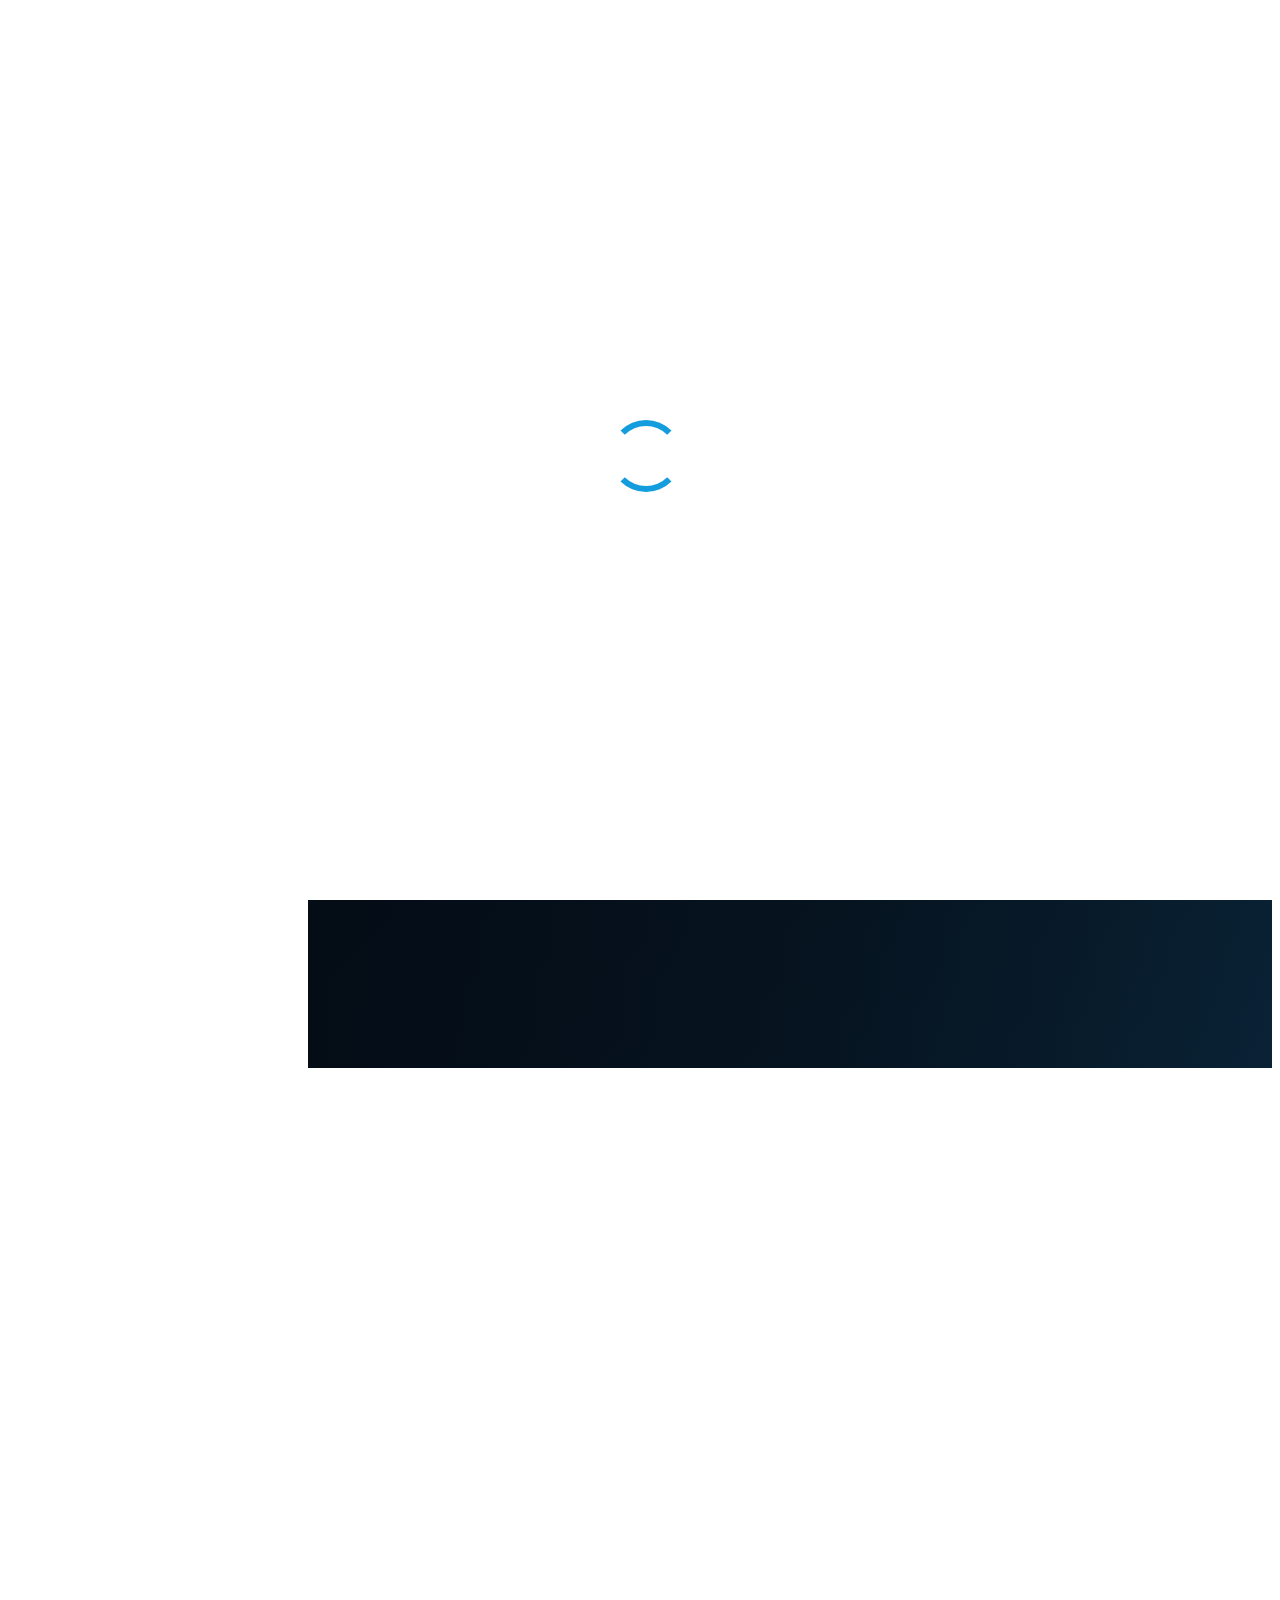
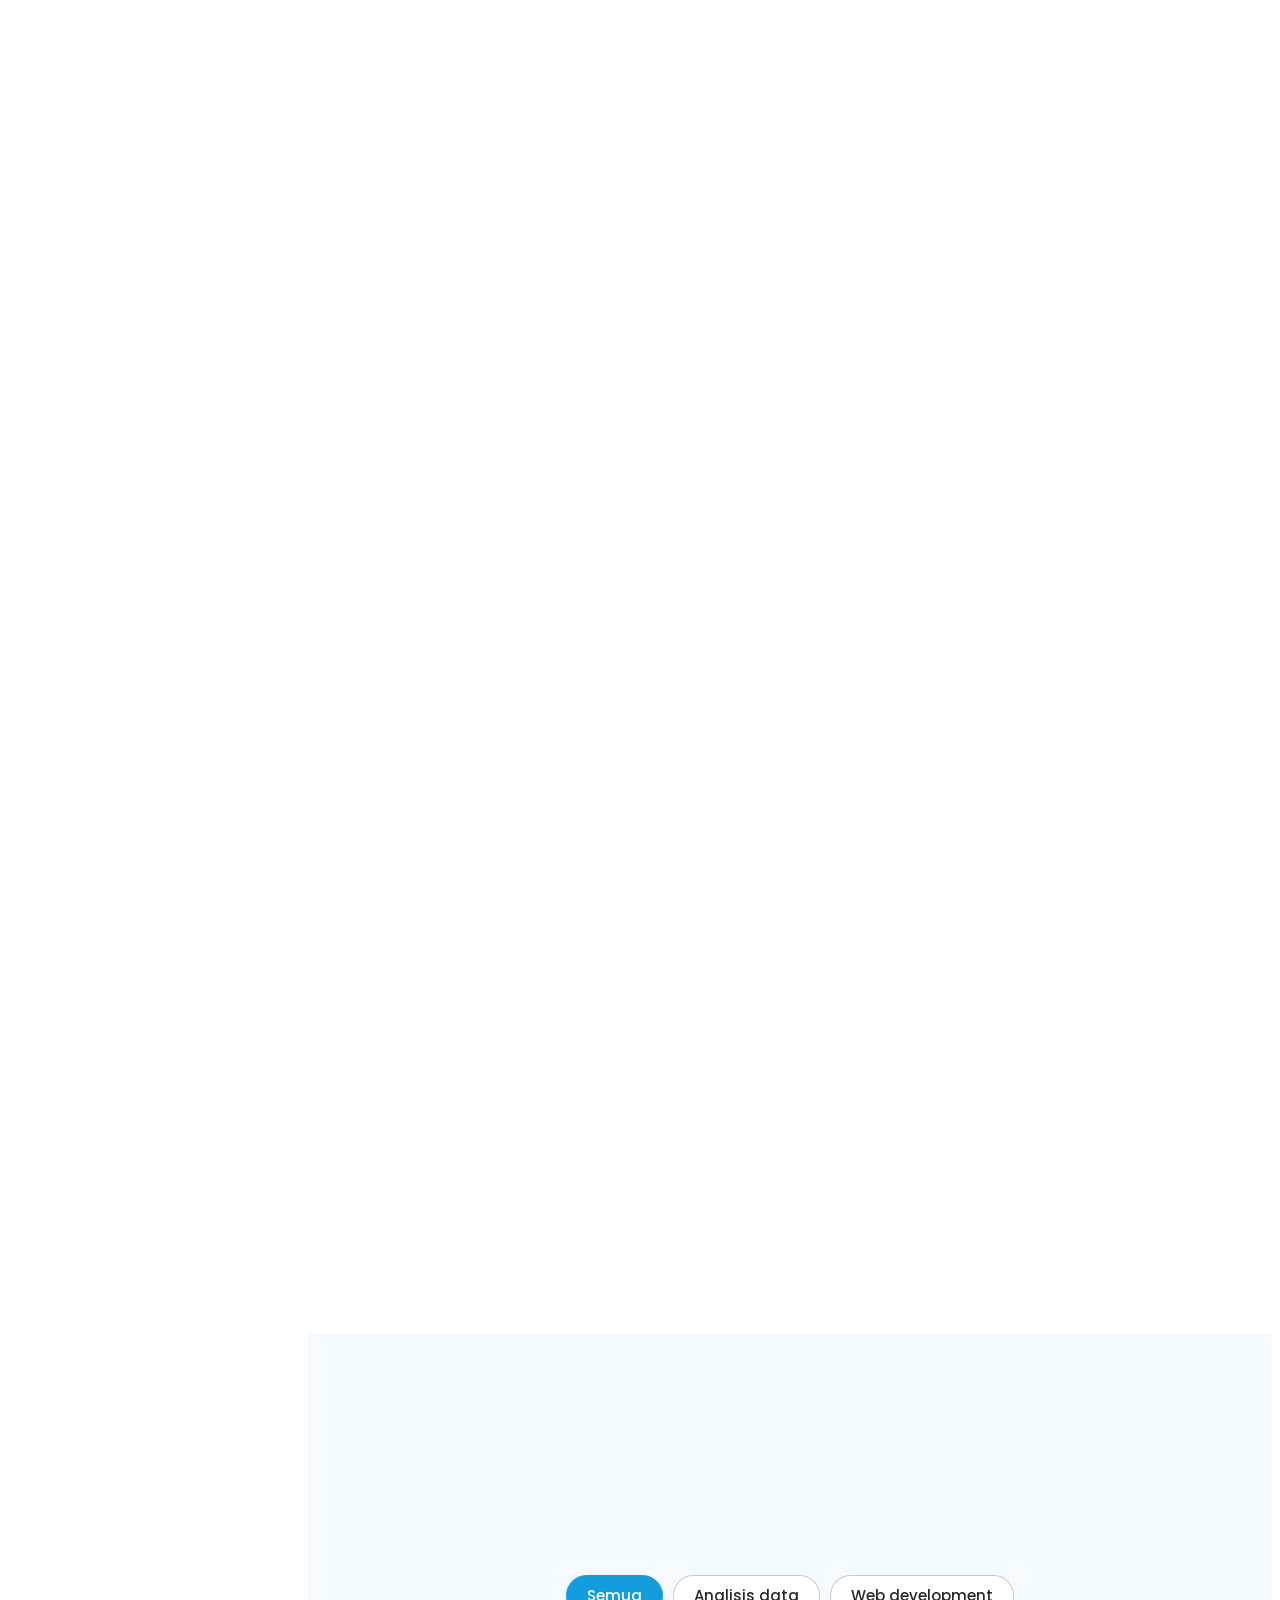
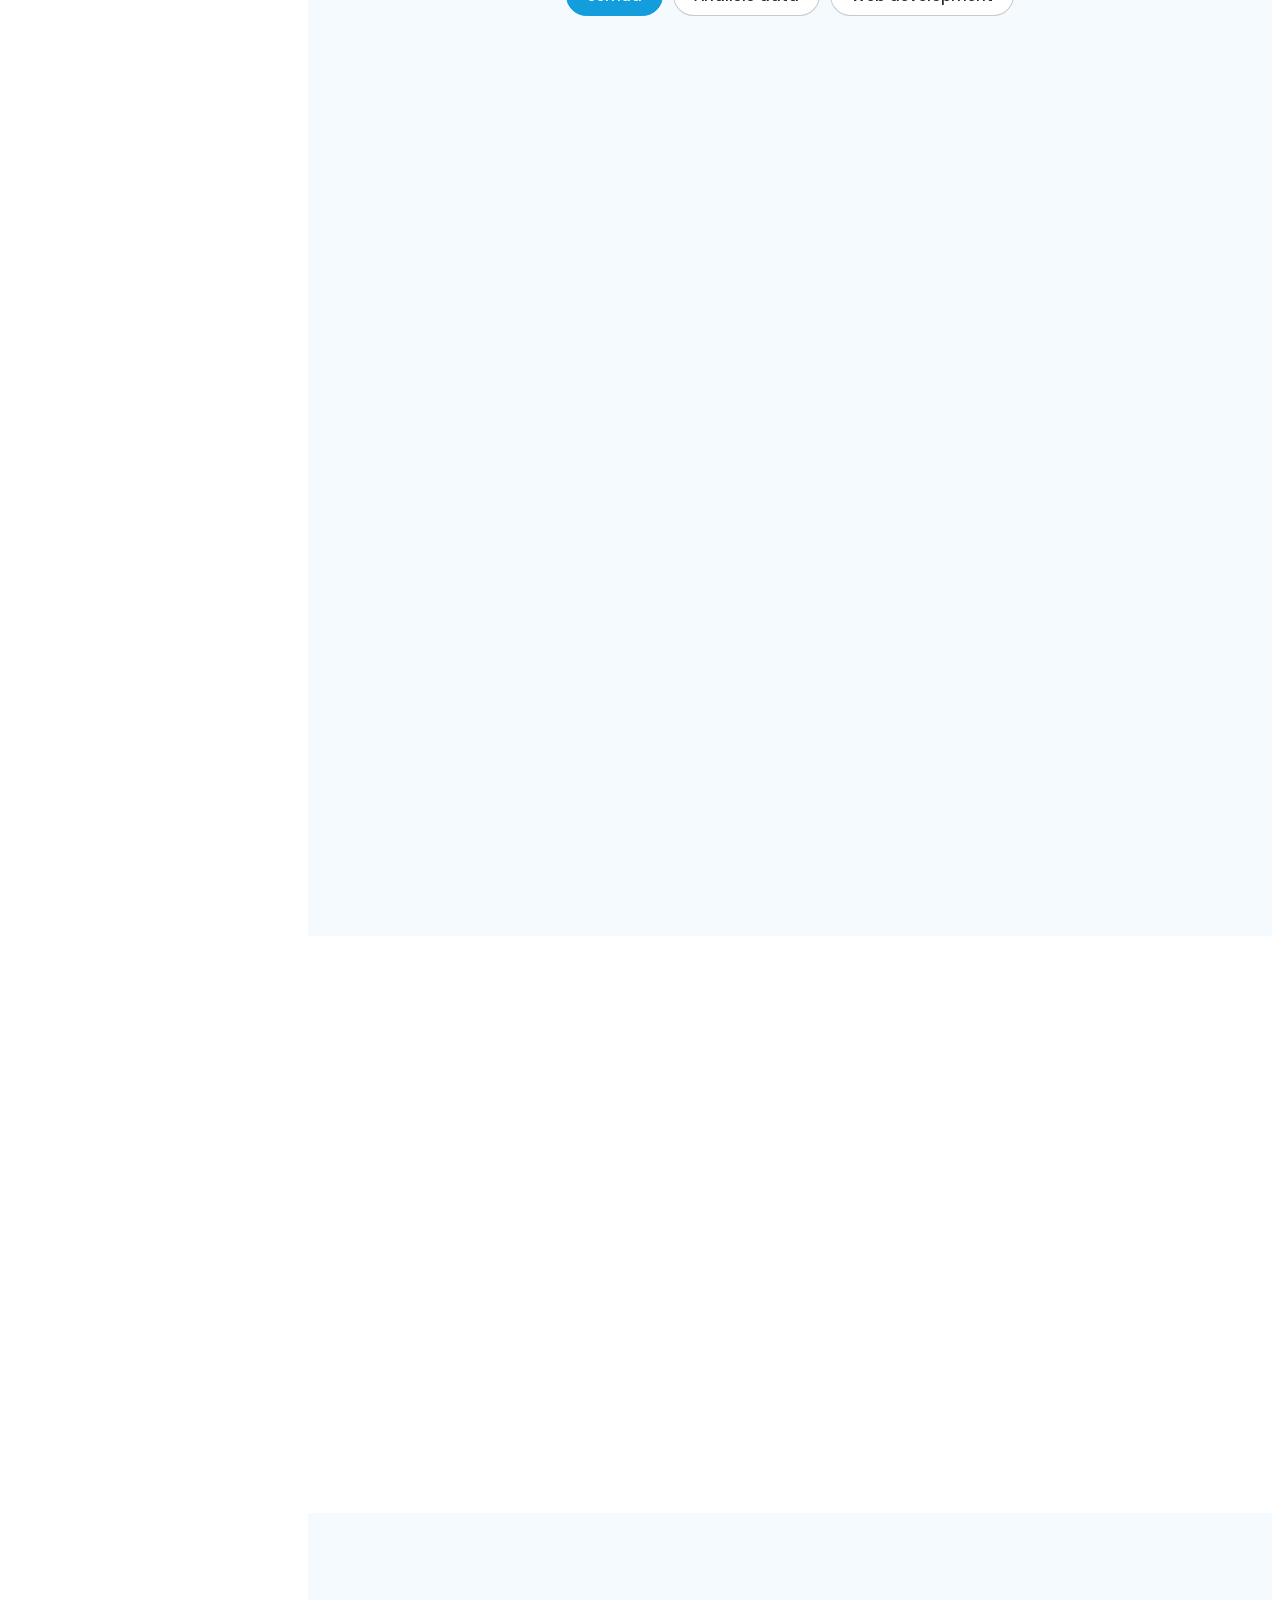
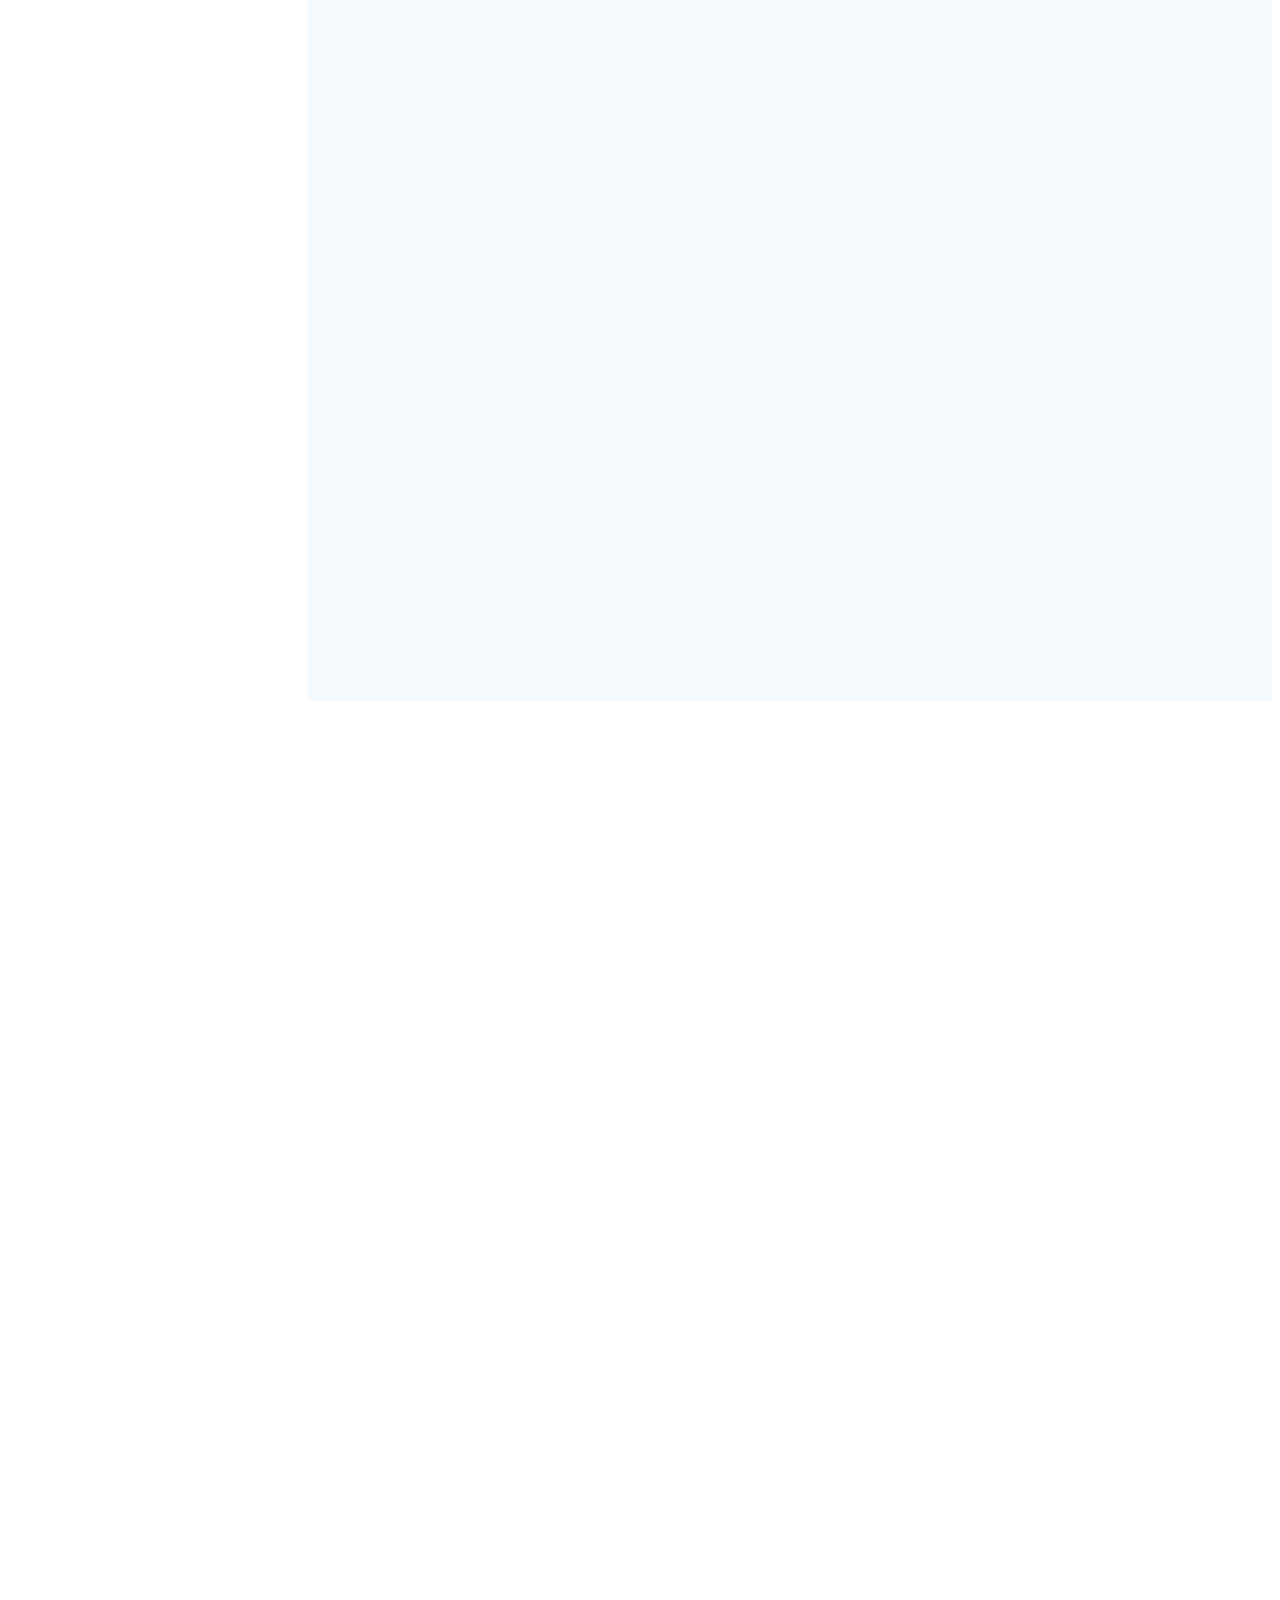
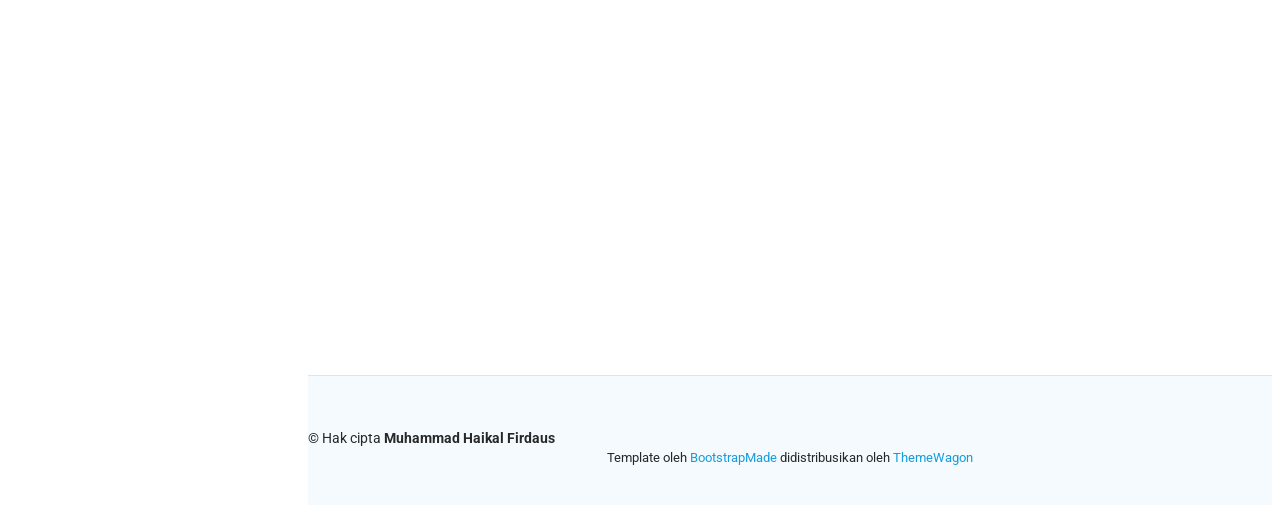
==== commit dab66cc9: "Add files via upload" ====
--- a/index.html
+++ b/index.html
@@ -120,7 +120,7 @@
 <li><i class="bi bi-chevron-right"></i> <strong>Minat:</strong> <span>Analisis data, web development, IT support</span></li>
 </ul></div>
 </div>
-<p class="py-3">Saya membangun sistem pelaporan pengaduan bencana berbasis web dengan Laravel saat magang di BPBD Kabupaten Bogor, menulis skripsi peramalan harga dengan LSTM, dan menjadi penulis pertama sebuah publikasi ilmiah. Saya juga mengerjakan WebGIS dari data sensor IoT, memahami dasar jaringan (sertifikasi IPv6) serta hosting dan domain. Saya pernah menjalankan usaha kecil dan memimpin organisasi pemuda, jadi nyaman bekerja mandiri maupun dalam tim.</p>
+<p class="py-3">Saya mengembangkan dan menyesuaikan sistem pelaporan pengaduan bencana berbasis web dengan Laravel saat magang di BPBD Kabupaten Bogor, menulis skripsi peramalan harga dengan LSTM, dan menjadi penulis pertama sebuah publikasi ilmiah. Saya juga mengerjakan WebGIS dari data sensor IoT, memahami dasar jaringan (sertifikasi IPv6) serta hosting dan domain. Saya pernah menjalankan usaha kecil dan memimpin organisasi pemuda, jadi nyaman bekerja mandiri maupun dalam tim.</p>
 </div></div></div>
 </section>
 
@@ -143,7 +143,7 @@
 </div>
 <div class="col-lg-6" data-aos="fade-up" data-aos-delay="200">
 <h3 class="resume-title">Pengalaman</h3><p class="cv-dl"><a class="cv-btn" href="assets/CV_Muhammad_Haikal_Firdaus.pdf" download><i class="bi bi-file-earmark-pdf"></i> Unduh CV lengkap (PDF)</a></p>
-<div class="resume-item"><h4>Web Developer Intern (Praktik Lapangan)</h4><h5>Agu – Nov 2025</h5><p><em>BPBD Kabupaten Bogor</em></p><ul><li>Merancang dan membangun sistem pelaporan pengaduan bencana berbasis web dengan Laravel agar masyarakat lebih mudah melapor.</li><li><a href="https://github.com/mhaikalfirdaus/pengaduan-bpbd"><i class="bi bi-github"></i> Kode di GitHub</a></li></ul></div><div class="resume-item"><h4>Mitra Driver (ShopeeFood)</h4><h5>Mar 2025 – sekarang</h5><p><em>ShopeeFood, Kab. Bogor</em></p><ul><li>Mengantar pesanan makanan kepada pelanggan melalui platform ShopeeFood dengan menjaga ketepatan waktu dan kualitas pelayanan.</li></ul></div>
+<div class="resume-item"><h4>Web Developer Intern (Praktik Lapangan)</h4><h5>Agu – Nov 2025</h5><p><em>BPBD Kabupaten Bogor</em></p><ul><li>Mengembangkan dan menyesuaikan sistem pelaporan pengaduan bencana berbasis web dengan Laravel (basis open source) agar masyarakat lebih mudah melapor.</li><li><a href="https://github.com/mhaikalfirdaus/pengaduan-bpbd"><i class="bi bi-github"></i> Kode di GitHub</a></li></ul></div><div class="resume-item"><h4>Mitra Driver (ShopeeFood)</h4><h5>Mar 2025 – sekarang</h5><p><em>ShopeeFood, Kab. Bogor</em></p><ul><li>Mengantar pesanan makanan kepada pelanggan melalui platform ShopeeFood dengan menjaga ketepatan waktu dan kualitas pelayanan.</li></ul></div>
 <div class="resume-item"><h4>Pemilik dan Pengelola Usaha</h4><h5>Jun – Des 2024</h5><p><em>Seafood Sosis Tusuk Bakar (Seatukar), Kab. Bogor</em></p><ul><li>Merintis dan menjalankan usaha makanan: perencanaan modal, pembelian bahan, dan operasional harian.</li><li>Mencatat pemasukan, pengeluaran, dan estimasi laba sambil kuliah penuh waktu.</li></ul></div><div class="resume-item"><h4>Operator Produksi (Kontrak)</h4><h5>2023 (3 bulan)</h5><p><em>PT Sanpak Unggul</em></p><ul><li>Memenuhi target jumlah dan kualitas harian bersama tim produksi.</li></ul></div>
 <h3 class="resume-title">Kepemimpinan</h3>
 <div class="resume-item"><h4>Ketua Karang Taruna Permai RW 011</h4><h5>2025 – sekarang</h5><p><em>Gunung Putri, Bogor</em></p><ul><li>Memimpin dan mengoordinasi program pemuda serta mengelola administrasi dan komunikasi dengan anggota, RW, dan aparat desa.</li></ul></div><div class="resume-item"><h4>Anggota KPPS</h4><h5>Pemilu 2024</h5><p><em>Kelompok Penyelenggara Pemungutan Suara</em></p><ul><li>Bertugas pada penyelenggaraan pemungutan dan penghitungan suara di tingkat TPS.</li></ul></div>
@@ -153,7 +153,7 @@
 <section id="proyek" class="portfolio section light-background">
 <div class="container section-title" data-aos="fade-up"><h2>Proyek</h2><p>Tiga proyek, masing-masing dengan masalah, pendekatan, dan hasilnya. Gunakan filter untuk melihat sesuai bidang.</p></div>
 <div class="container"><div class="filters" role="group" aria-label="Filter proyek"><button type="button" class="chip on" data-f="all">Semua</button><button type="button" class="chip" data-f="data">Analisis data</button><button type="button" class="chip" data-f="web">Web development</button></div><div class="row gy-4">
-<div class="col-lg-6" data-cat="data" data-aos="fade-up" data-aos-delay="100"><div class="proj-card"><h4>Prediksi harga daging ayam dengan LSTM</h4><div class="period">Skripsi, 2025 – 2026</div><p class="cs"><strong>Masalah.</strong> Harga komoditas naik turun dan sulit diperkirakan.</p><p class="cs"><strong>Pendekatan.</strong> Mengumpulkan data harga harian Kota Bogor, membersihkannya, lalu membangun model LSTM multivariat beserta dashboard Streamlit.</p><p class="cs"><strong>Hasil.</strong> MAPE 0,45% pada data uji, dibandingkan baseline harga kemarin sebesar 0,41%.</p><div><span class="tag">Python</span><span class="tag">LSTM</span><span class="tag">Time series</span><span class="tag">Streamlit</span></div><a href="https://github.com/mhaikalfirdaus/skripsi-lstm-harga-ayam"><i class="bi bi-github"></i> Kode di GitHub</a></div></div><div class="col-lg-6" data-cat="data web" data-aos="fade-up" data-aos-delay="200"><div class="proj-card"><h4>WebGIS monitoring suhu dan kelembaban Kota Bandung</h4><div class="period">Proyek kelompok, mata kuliah Sistem Informasi Geografis</div><p class="cs"><strong>Masalah.</strong> Memantau suhu dan kelembaban udara Kota Bandung secara hampir real-time di sembilan titik.</p><p class="cs"><strong>Pendekatan.</strong> Sensor IoT (ESP32, DHT22, GPS) mengirim data ke ThingSpeak, lalu ditampilkan di peta interaktif Leaflet dengan layer hasil analisis QGIS. Peran saya: analisis QGIS dan pembuatan WebGIS.</p><p class="cs"><strong>Hasil.</strong> Peta interaktif dengan sembilan titik pemantauan, layer batas desa dan jaringan jalan, serta nama lokasi otomatis dari koordinat GPS.</p><div><span class="tag">QGIS</span><span class="tag">Leaflet</span><span class="tag">JavaScript</span><span class="tag">IoT</span><span class="tag">ThingSpeak</span></div><a href="https://github.com/mhaikalfirdaus/webgis-monitoring-suhu-bandung"><i class="bi bi-github"></i> Kode di GitHub</a></div></div><div class="col-lg-6" data-cat="web" data-aos="fade-up" data-aos-delay="100"><div class="proj-card"><h4>Sistem pelaporan pengaduan bencana</h4><div class="period">BPBD Kabupaten Bogor, 2025</div><p class="cs"><strong>Masalah.</strong> Warga sulit menyampaikan laporan kejadian bencana.</p><p class="cs"><strong>Pendekatan.</strong> Membangun aplikasi web pengaduan dengan peran masyarakat dan petugas, tanggapan, dan laporan. Dikembangkan dari basis proyek open source Laravel dan disesuaikan untuk kebutuhan BPBD.</p><p class="cs"><strong>Hasil.</strong> Masyarakat dapat mengirim laporan secara digital kepada petugas.</p><div><span class="tag">Laravel</span><span class="tag">PHP</span><span class="tag">MySQL</span><span class="tag">Bootstrap</span></div><a href="https://github.com/mhaikalfirdaus/pengaduan-bpbd"><i class="bi bi-github"></i> Kode di GitHub</a></div></div>
+<div class="col-lg-6" data-cat="data" data-aos="fade-up" data-aos-delay="100"><div class="proj-card"><h4>Prediksi harga daging ayam dengan LSTM</h4><div class="period">Skripsi, 2025 – 2026</div><p class="cs"><strong>Masalah.</strong> Harga komoditas naik turun dan sulit diperkirakan.</p><p class="cs"><strong>Pendekatan.</strong> Mengumpulkan data harga harian Kota Bogor, membersihkannya, lalu membangun model LSTM multivariat beserta dashboard Streamlit.</p><p class="cs"><strong>Hasil.</strong> MAPE 0,45% pada data uji, dibandingkan baseline harga kemarin sebesar 0,41%.</p><div><span class="tag">Python</span><span class="tag">LSTM</span><span class="tag">Time series</span><span class="tag">Streamlit</span></div><a href="https://github.com/mhaikalfirdaus/skripsi-lstm-harga-ayam"><i class="bi bi-github"></i> Kode di GitHub</a></div></div><div class="col-lg-6" data-cat="data web" data-aos="fade-up" data-aos-delay="200"><div class="proj-card"><h4>WebGIS monitoring suhu dan kelembaban Kota Bandung</h4><div class="period">Proyek kelompok, mata kuliah Sistem Informasi Geografis</div><p class="cs"><strong>Masalah.</strong> Memantau suhu dan kelembaban udara Kota Bandung secara hampir real-time di sembilan titik.</p><p class="cs"><strong>Pendekatan.</strong> Sensor IoT (ESP32, DHT22, GPS) mengirim data ke ThingSpeak, lalu ditampilkan di peta interaktif Leaflet dengan layer hasil analisis QGIS. Peran saya: analisis QGIS dan pembuatan WebGIS.</p><p class="cs"><strong>Hasil.</strong> Peta interaktif dengan sembilan titik pemantauan, layer batas desa dan jaringan jalan, serta nama lokasi otomatis dari koordinat GPS.</p><div><span class="tag">QGIS</span><span class="tag">Leaflet</span><span class="tag">JavaScript</span><span class="tag">IoT</span><span class="tag">ThingSpeak</span></div><a href="https://github.com/mhaikalfirdaus/webgis-monitoring-suhu-bandung"><i class="bi bi-github"></i> Kode di GitHub</a></div></div><div class="col-lg-6" data-cat="web" data-aos="fade-up" data-aos-delay="100"><div class="proj-card"><h4>Sistem pelaporan pengaduan bencana</h4><div class="period">BPBD Kabupaten Bogor, 2025</div><p class="cs"><strong>Masalah.</strong> Warga sulit menyampaikan laporan kejadian bencana.</p><p class="cs"><strong>Pendekatan.</strong> Menyesuaikan aplikasi web pengaduan open source (Laravel, lisensi MIT) menjadi sistem pelaporan bencana dengan peran masyarakat dan petugas, tanggapan, dan laporan.</p><p class="cs"><strong>Hasil.</strong> Masyarakat dapat mengirim laporan secara digital kepada petugas.</p><div><span class="tag">Laravel</span><span class="tag">PHP</span><span class="tag">MySQL</span><span class="tag">Bootstrap</span></div><a href="https://github.com/mhaikalfirdaus/pengaduan-bpbd"><i class="bi bi-github"></i> Kode di GitHub</a></div></div>
 </div></div>
 </section>
 
@@ -174,9 +174,9 @@
 <div class="container" data-aos="fade-up" data-aos-delay="100"><div class="row gy-4">
 <div class="col-lg-4 col-md-6 skill-group"><h4>Data dan analitik</h4><div><span class="tag">Analisis data</span><span class="tag">Pembersihan data</span><span class="tag">Pelaporan</span><span class="tag">Visualisasi data</span><span class="tag">Machine learning</span><span class="tag">Deep learning (LSTM)</span><span class="tag">QGIS</span><span class="tag">Peramalan deret waktu</span></div></div>
 <div class="col-lg-4 col-md-6 skill-group"><h4>Bahasa pemrograman</h4><div><span class="tag">Python (dasar)</span><span class="tag">SQL (dasar)</span><span class="tag">Java (dasar)</span><span class="tag">JavaScript</span><span class="tag">PHP</span></div></div>
-<div class="col-lg-4 col-md-6 skill-group"><h4>Web</h4><div><span class="tag">Laravel</span><span class="tag">HTML/CSS</span><span class="tag">Leaflet</span><span class="tag">MySQL</span><span class="tag">Hosting</span><span class="tag">Domain</span><span class="tag">Deploy website</span><span class="tag">cPanel</span></div></div>
+<div class="col-lg-4 col-md-6 skill-group"><h4>Web</h4><div><span class="tag">Laravel</span><span class="tag">HTML/CSS</span><span class="tag">Leaflet</span><span class="tag">MySQL</span><span class="tag">Deploy website</span></div></div>
 <div class="col-lg-4 col-md-6 skill-group"><h4>IT support dan jaringan</h4><div><span class="tag">Dasar jaringan (IPv6)</span><span class="tag">Hosting</span><span class="tag">Pengaturan domain</span><span class="tag">cPanel</span><span class="tag">XAMPP</span></div></div>
-<div class="col-lg-4 col-md-6 skill-group"><h4>Alat kerja</h4><div><span class="tag">Microsoft Excel</span><span class="tag">Git/GitHub</span><span class="tag">VS Code</span><span class="tag">XAMPP</span><span class="tag">Word</span><span class="tag">PowerPoint</span></div></div>
+<div class="col-lg-4 col-md-6 skill-group"><h4>Alat kerja</h4><div><span class="tag">Microsoft Excel</span><span class="tag">Git/GitHub</span><span class="tag">VS Code</span><span class="tag">Figma</span><span class="tag">Word</span><span class="tag">PowerPoint</span></div></div>
 <div class="col-lg-4 col-md-6 skill-group"><h4>Soft skill</h4><div><span class="tag">Ketelitian</span><span class="tag">Manajemen waktu</span><span class="tag">Komunikasi</span><span class="tag">Kerja tim</span><span class="tag">Problem solving</span></div></div>
 </div></div>
 </section>
@@ -189,7 +189,7 @@
 </section>
 
 <section id="contact" class="contact section">
-<div class="container section-title" data-aos="fade-up"><h2>Kontak</h2><p>Terbuka untuk magang dan posisi junior di bidang analisis data, web development, dan IT support. Balasan biasanya saya kirim dalam satu sampai dua hari.</p></div>
+<div class="container section-title" data-aos="fade-up"><h2>Kontak</h2><p>Terbuka untuk magang dan posisi junior di bidang analisis data, web development, dan IT support.</p></div>
 <div class="container" data-aos="fade-up" data-aos-delay="100"><div class="row gy-4">
 <div class="col-lg-5"><div class="info-wrap">
 <div class="info-item d-flex"><i class="bi bi-geo-alt flex-shrink-0"></i><div><h3>Lokasi</h3><p>Gunung Putri, Bogor, Jawa Barat</p></div></div>
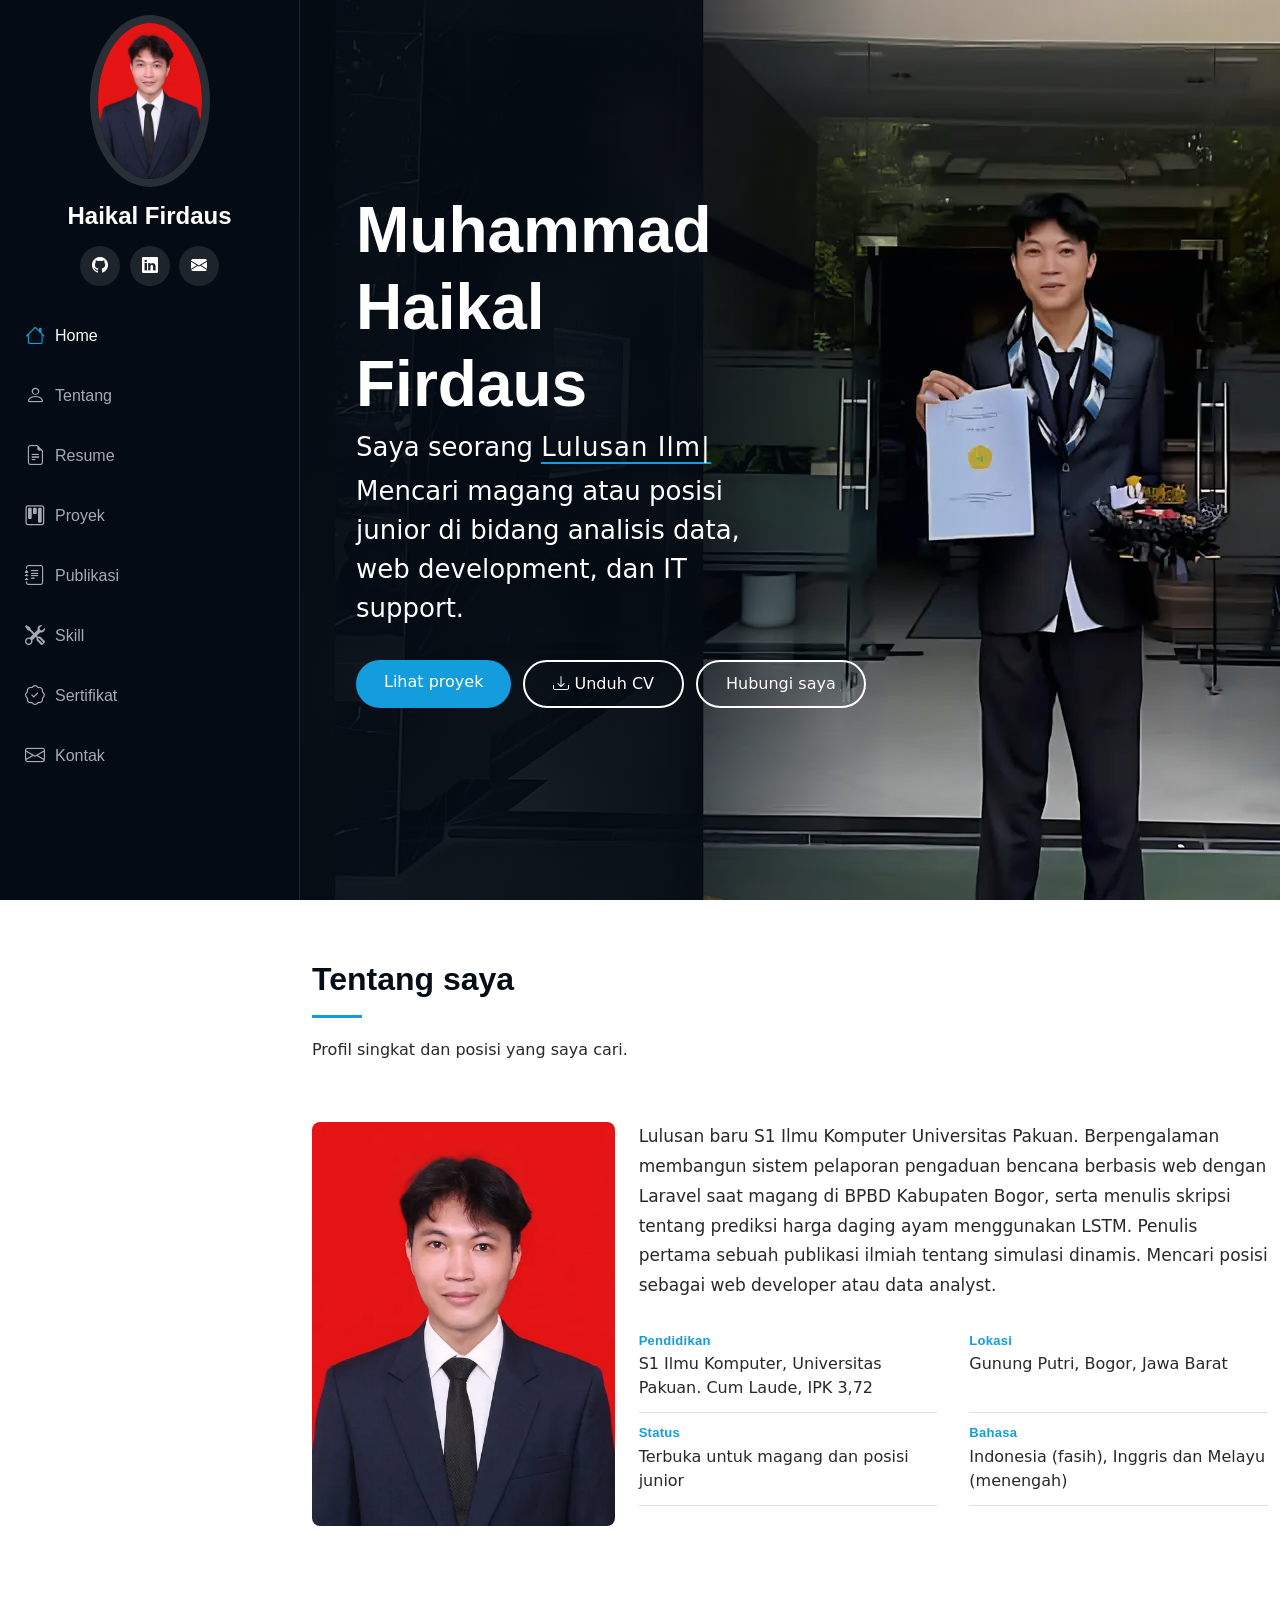
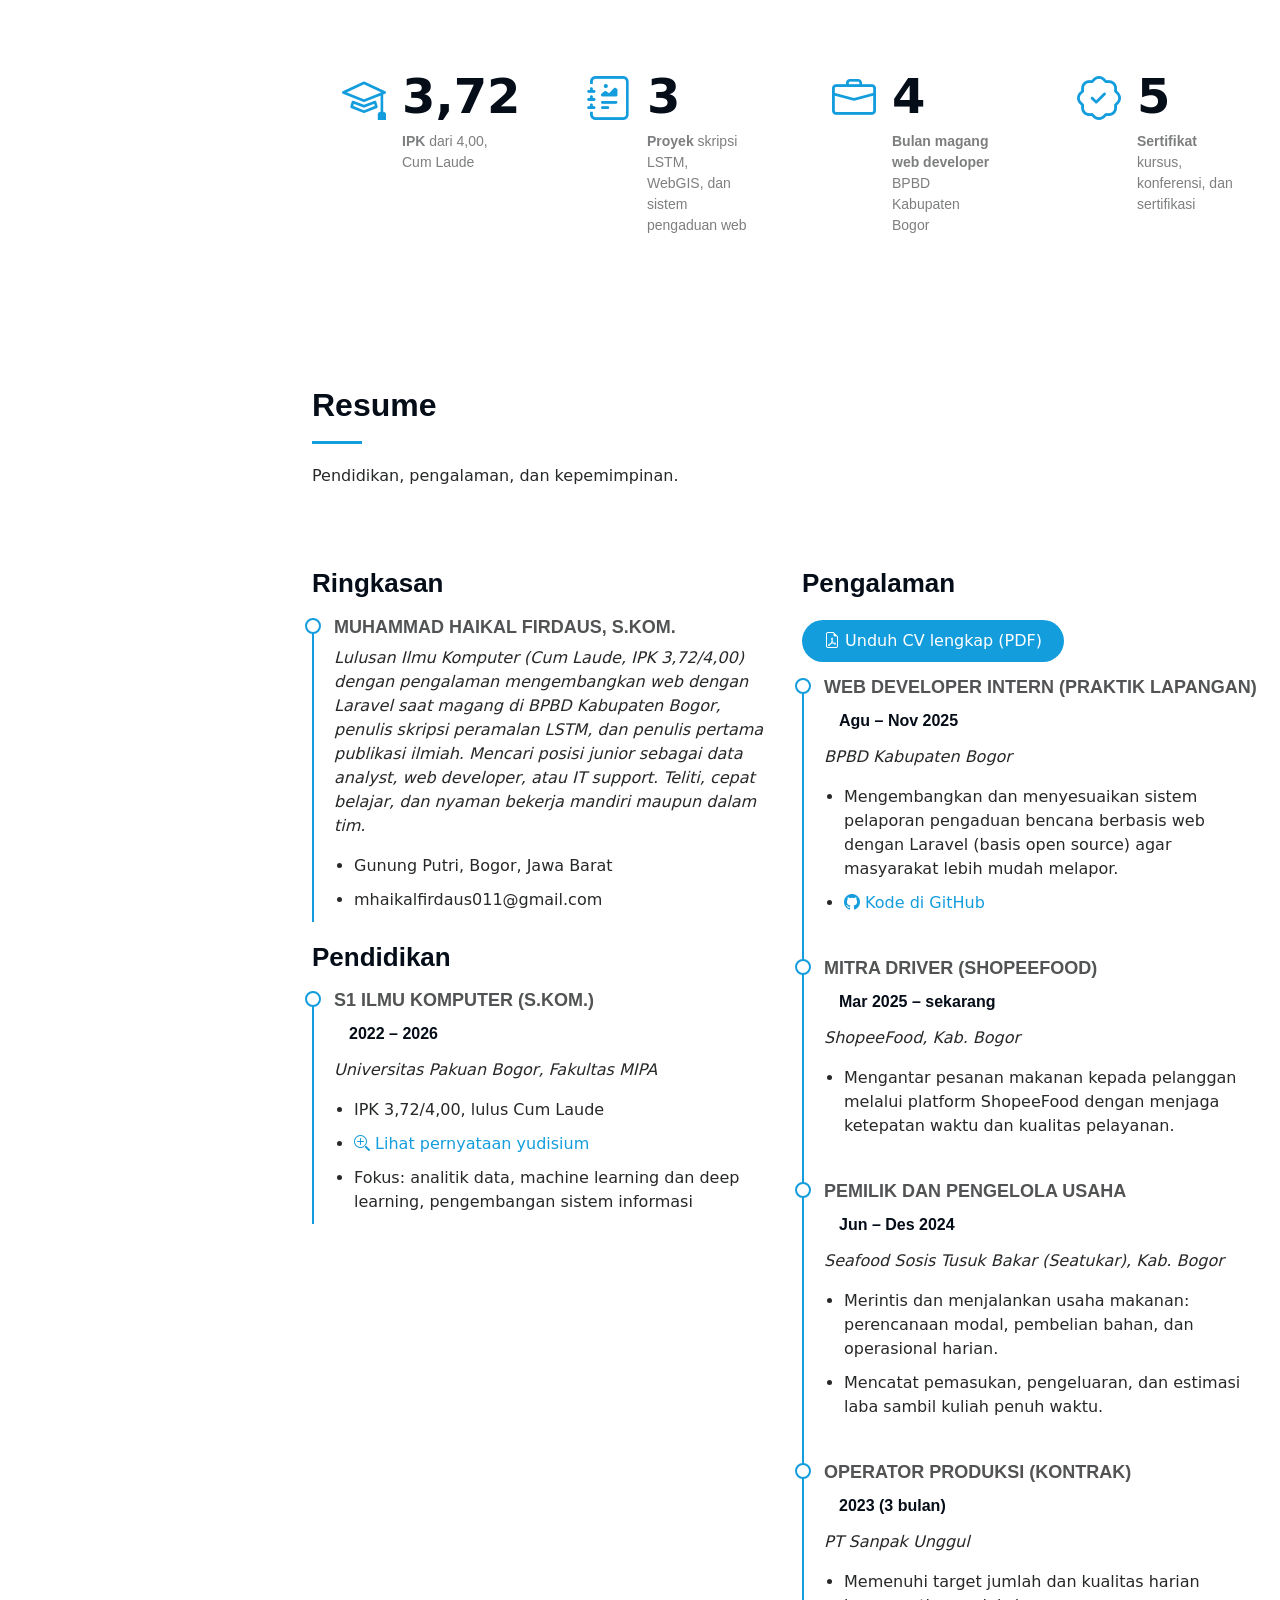
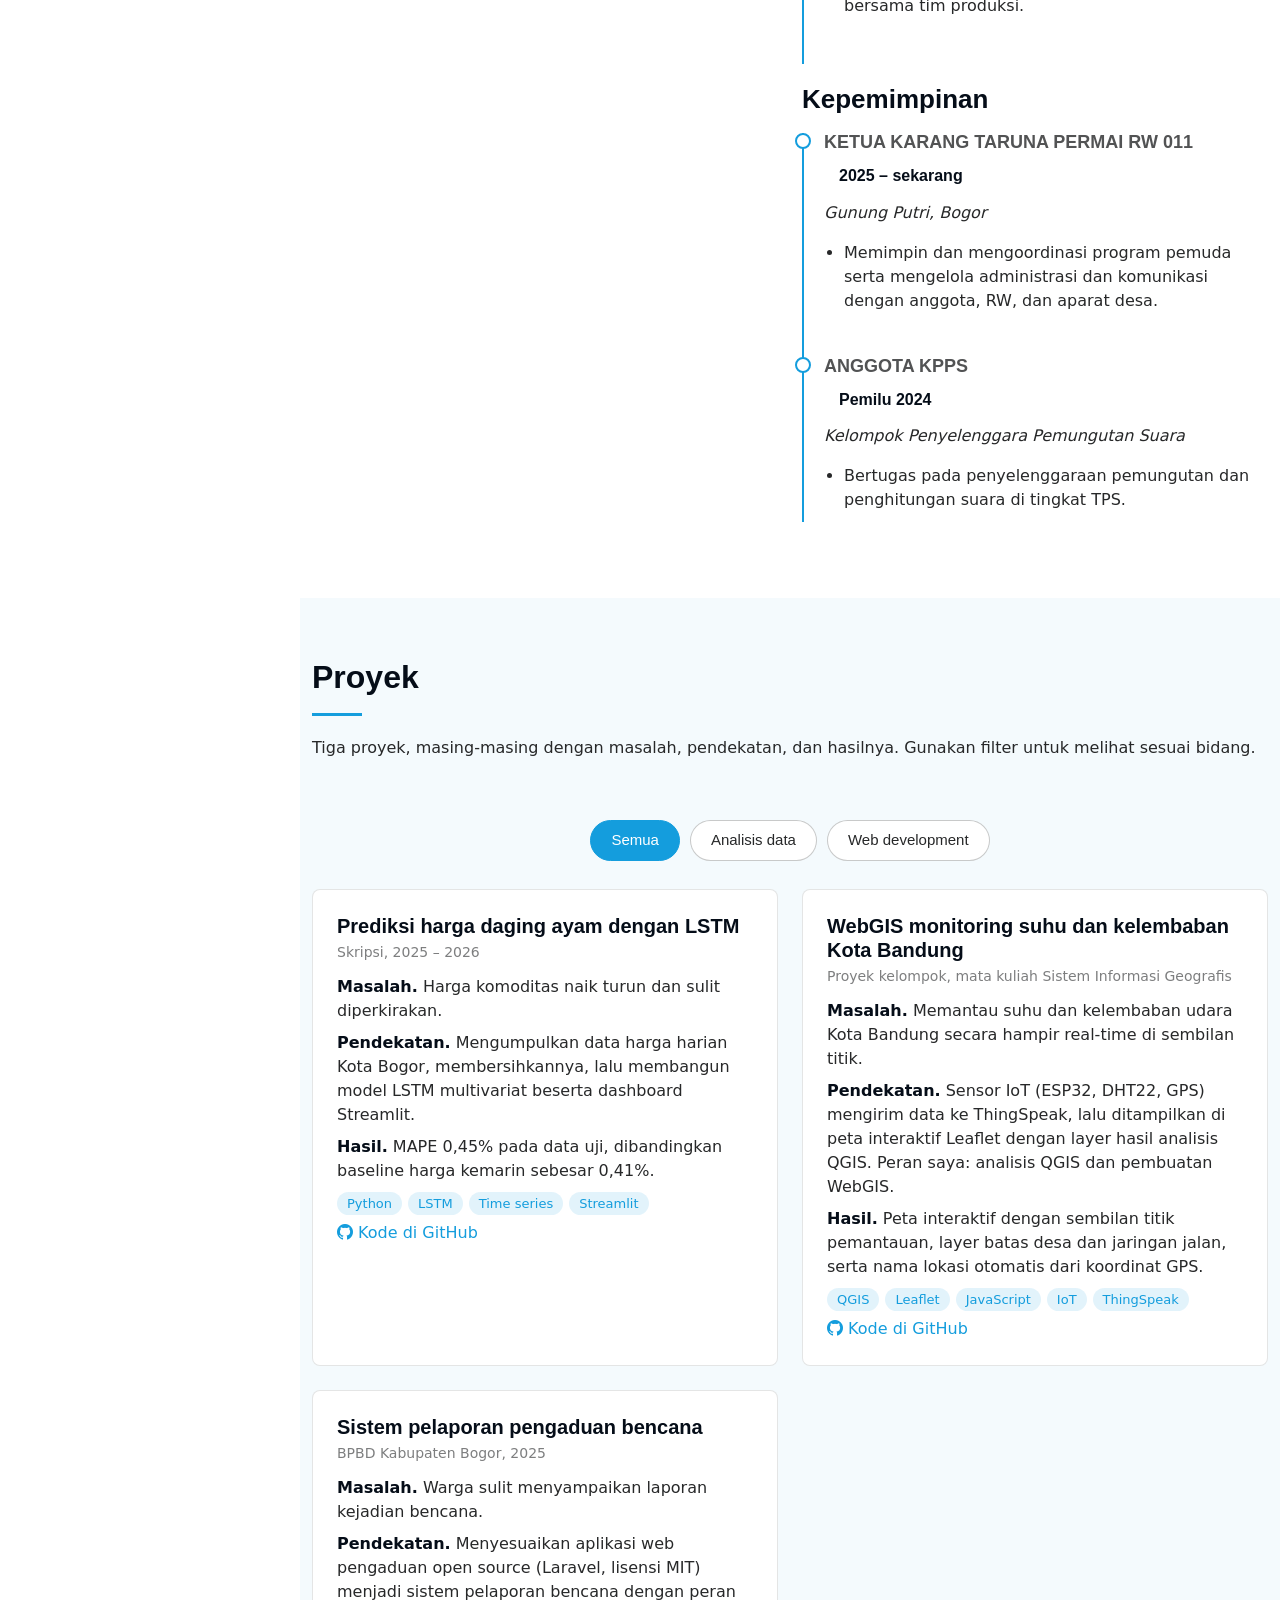
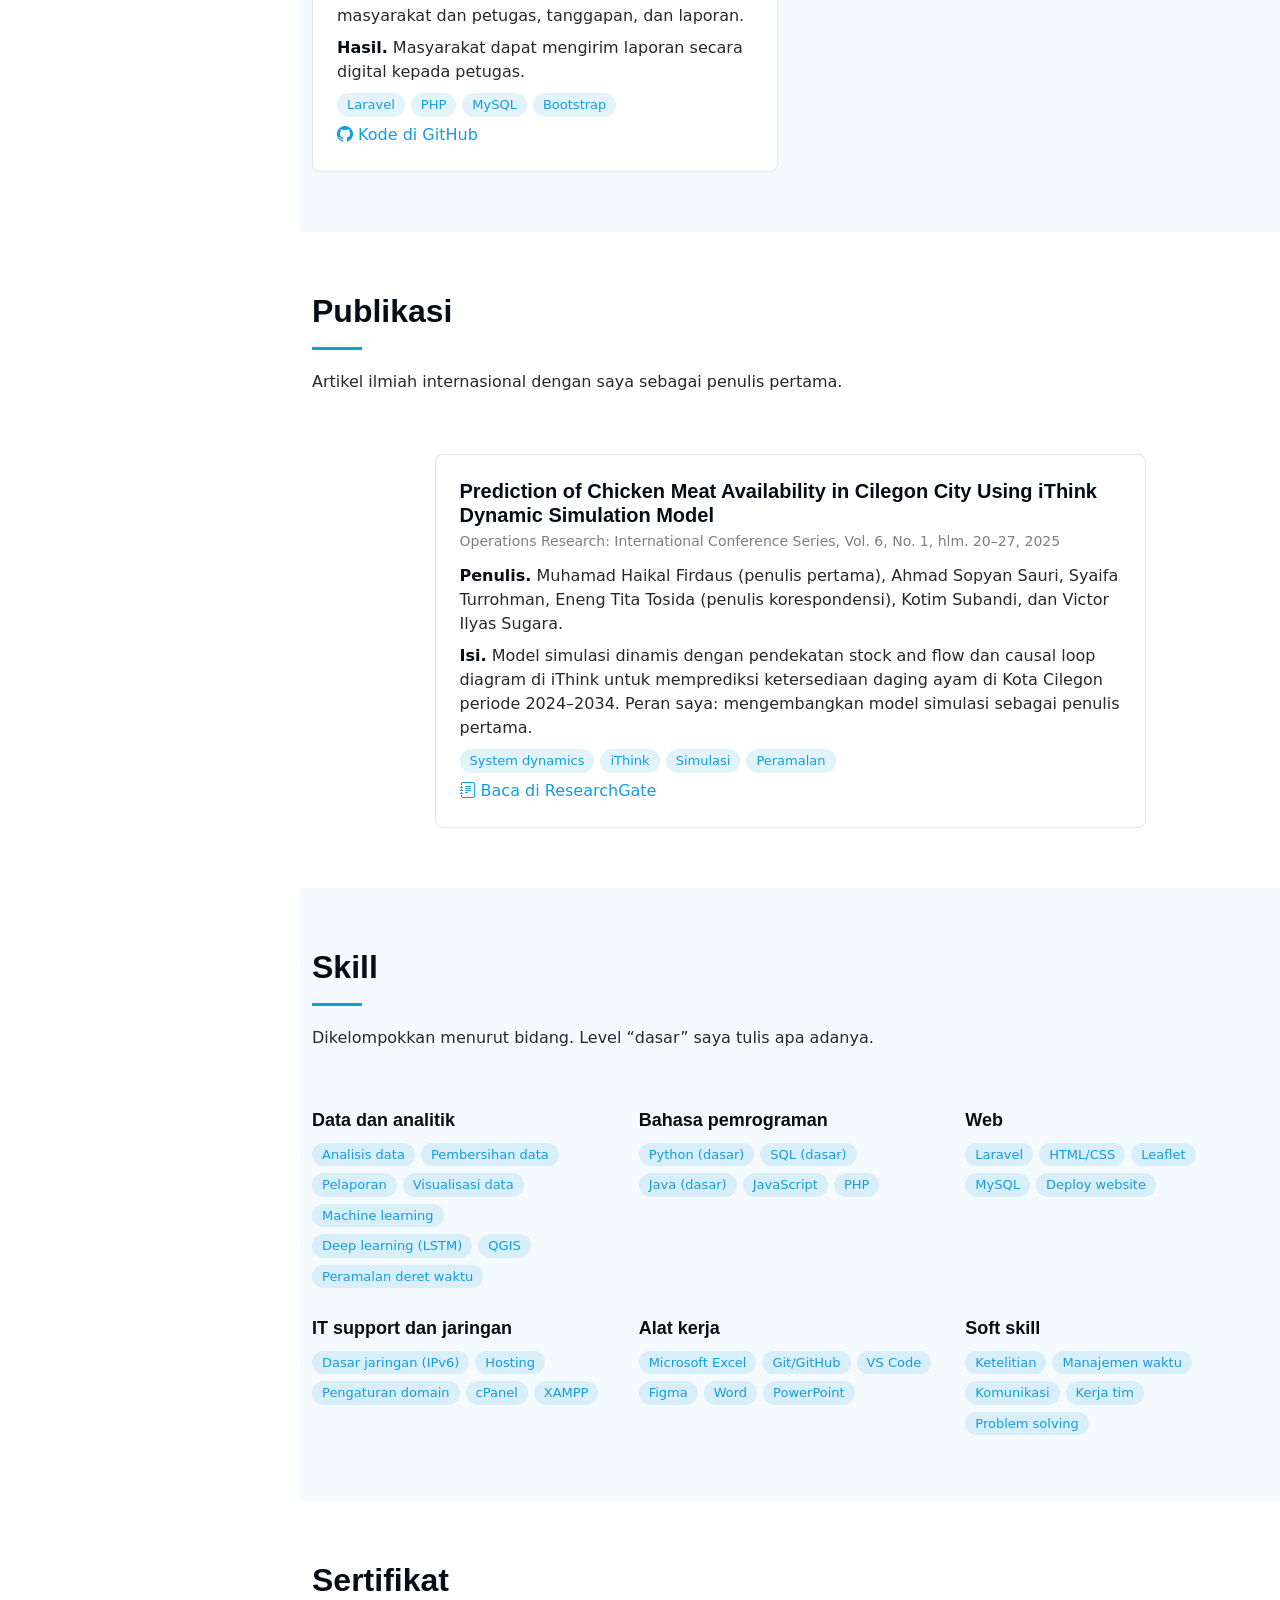
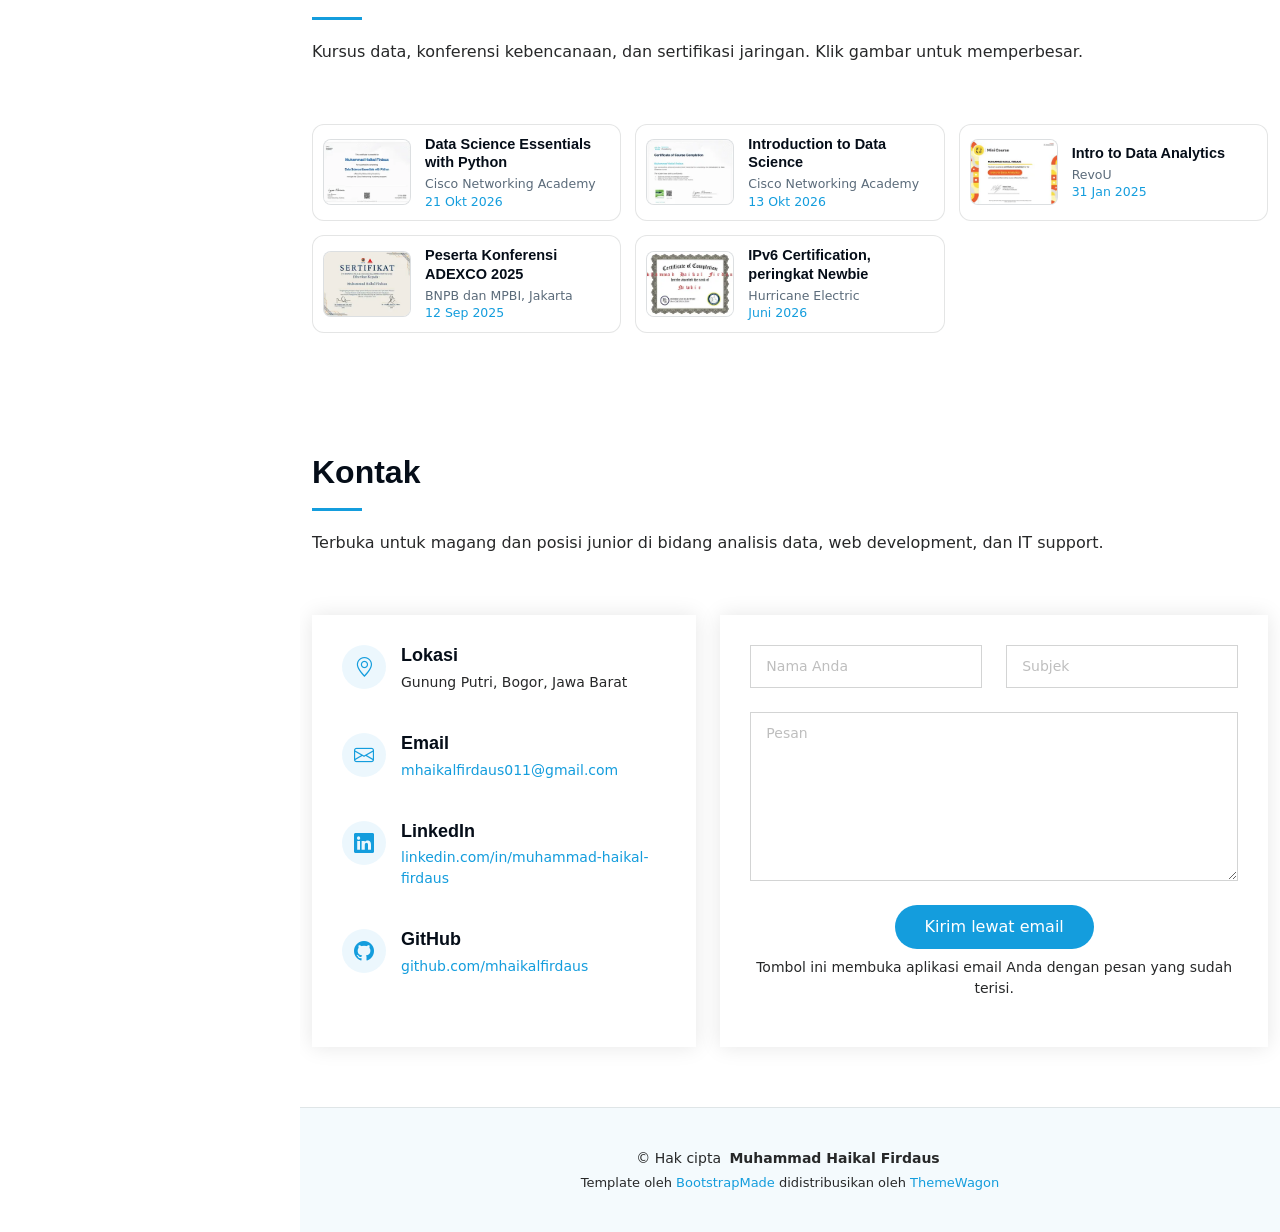
==== commit b8ab6a6f: "Add files via upload" ====
--- a/index.html
+++ b/index.html
@@ -4,6 +4,8 @@
 <head>
   <meta charset="utf-8">
   <meta content="width=device-width, initial-scale=1.0" name="viewport">
+<meta http-equiv="Content-Security-Policy" content="default-src 'self'; script-src 'self'; style-src 'self' 'unsafe-inline' https://fonts.googleapis.com; font-src 'self' https://fonts.gstatic.com; img-src 'self' data:; connect-src 'self'; object-src 'none'; base-uri 'self'">
+<meta name="referrer" content="strict-origin-when-cross-origin">
   <title>Muhammad Haikal Firdaus | Data Analyst, Web Developer, IT Support</title>
   <meta content="Portofolio Muhammad Haikal Firdaus, lulusan Ilmu Komputer (Cum Laude) yang mencari posisi junior di analisis data, web development, dan IT support." name="description">
   <meta content="data analyst, web developer, IT support, Laravel, LSTM, GIS, ilmu komputer, Bogor" name="keywords">
@@ -11,6 +13,20 @@
 <meta property="og:title" content="Muhammad Haikal Firdaus | Data Analyst, Web Developer, IT Support">
 <meta property="og:description" content="Lulusan Ilmu Komputer (Cum Laude): analisis data, web development, dan IT support.">
 <meta name="theme-color" content="#040b14">
+<link rel="canonical" href="https://mhaikalfirdaus.github.io/">
+<meta name="author" content="Muhammad Haikal Firdaus">
+<meta name="robots" content="index, follow">
+<meta property="og:url" content="https://mhaikalfirdaus.github.io/">
+<meta property="og:site_name" content="Portofolio Muhammad Haikal Firdaus">
+<meta property="og:locale" content="id_ID">
+<meta property="og:image" content="https://mhaikalfirdaus.github.io/assets/img/og-image.jpg">
+<meta property="og:image:width" content="1200"><meta property="og:image:height" content="630">
+<meta property="og:image:alt" content="Muhammad Haikal Firdaus, Data Analyst, Web Developer, IT Support">
+<meta name="twitter:card" content="summary_large_image">
+<meta name="twitter:title" content="Muhammad Haikal Firdaus | Data Analyst, Web Developer, IT Support">
+<meta name="twitter:image" content="https://mhaikalfirdaus.github.io/assets/img/og-image.jpg">
+<link rel="preload" as="image" href="assets/img/hero-1600.webp" imagesrcset="assets/img/hero-800.webp 800w, assets/img/hero-1600.webp 1600w" imagesizes="100vw" fetchpriority="high">
+<script type="application/ld+json">{"@context": "https://schema.org", "@type": "Person", "name": "Muhammad Haikal Firdaus", "url": "https://mhaikalfirdaus.github.io/", "image": "https://mhaikalfirdaus.github.io/assets/img/og-image.jpg", "jobTitle": "Junior Data Analyst, Web Developer, IT Support", "email": "mailto:mhaikalfirdaus011@gmail.com", "address": {"@type": "PostalAddress", "addressLocality": "Bogor", "addressRegion": "Jawa Barat", "addressCountry": "ID"}, "alumniOf": {"@type": "CollegeOrUniversity", "name": "Universitas Pakuan"}, "knowsAbout": ["Analisis data", "Web development", "Laravel", "Machine learning", "Sistem Informasi Geografis", "IT support"], "sameAs": ["https://github.com/mhaikalfirdaus", "https://www.linkedin.com/in/muhammad-haikal-firdaus/"]}</script>
 
   <!-- Favicons -->
   <link href="assets/img/favicon.png" rel="icon">
@@ -19,17 +35,16 @@
   <!-- Fonts -->
   <link href="https://fonts.googleapis.com" rel="preconnect">
   <link href="https://fonts.gstatic.com" rel="preconnect" crossorigin>
-  <link href="https://fonts.googleapis.com/css2?family=Roboto:ital,wght@0,100;0,300;0,400;0,500;0,700;0,900;1,100;1,300;1,400;1,500;1,700;1,900&family=Poppins:ital,wght@0,100;0,200;0,300;0,400;0,500;0,600;0,700;0,800;0,900;1,100;1,200;1,300;1,400;1,500;1,600;1,700;1,800;1,900&family=Raleway:ital,wght@0,100;0,200;0,300;0,400;0,500;0,600;0,700;0,800;0,900;1,100;1,200;1,300;1,400;1,500;1,600;1,700;1,800;1,900&display=swap" rel="stylesheet">
+  <link href="https://fonts.googleapis.com/css2?family=Poppins:wght@400;500;600&family=Raleway:wght@600;700&family=Roboto:wght@400;500;700&display=swap" rel="stylesheet">
 
   <!-- Vendor CSS Files -->
   <link href="assets/vendor/bootstrap/css/bootstrap.min.css" rel="stylesheet">
   <link href="assets/vendor/bootstrap-icons/bootstrap-icons.css" rel="stylesheet">
   <link href="assets/vendor/aos/aos.css" rel="stylesheet">
   <link href="assets/vendor/glightbox/css/glightbox.min.css" rel="stylesheet">
-  <link href="assets/vendor/swiper/swiper-bundle.min.css" rel="stylesheet">
 
   <!-- Main CSS File -->
-  <link href="assets/css/main.css" rel="stylesheet">
+  <link href="assets/css/main.css?v=20261029b" rel="stylesheet">
 
   <!-- =======================================================
   * Template Name: iPortfolio
@@ -38,46 +53,21 @@
   * Author: BootstrapMade.com
   * License: https://bootstrapmade.com/license/
   ======================================================== -->
-<style>
-#hero{background:linear-gradient(135deg,#040b14 0%,#0b2a40 100%)}
-#hero img{object-position:center 40%}
-#hero:before{background:linear-gradient(90deg,rgba(4,11,20,.9) 0%,rgba(4,11,20,.6) 55%,rgba(4,11,20,.25) 100%)}
-#hero h2{font-size:clamp(2rem,6vw,4rem)}
-.about .col-lg-4 img{width:100%;aspect-ratio:3/4;object-fit:cover;object-position:top;border-radius:8px}
-.cert-card .cert-img{width:100%;aspect-ratio:4/3;object-fit:contain;background:#fafafa;border:1px solid #e3e8ee;border-radius:6px;margin-bottom:16px;transition:transform .2s}
-.cert-card a:hover .cert-img{transform:scale(1.02)}
-.hero-cta{margin-top:24px;display:flex;gap:12px;flex-wrap:wrap}
-.hero-ghost{display:inline-block;padding:10px 28px;border-radius:50px;border:2px solid #fff;color:#fff;font-weight:500;margin-top:8px}
-.hero-ghost:hover{background:#fff;color:#040b14}
-.proj-card .cs{margin-bottom:8px}.proj-card .cs strong{color:var(--heading-color)}
-
-.filters{display:flex;flex-wrap:wrap;gap:10px;margin:0 0 28px;justify-content:center}
-.chip{font-family:var(--nav-font);font-weight:500;font-size:15px;padding:8px 20px;border-radius:50px;border:1px solid color-mix(in srgb,var(--default-color),transparent 75%);background:var(--surface-color);color:var(--default-color);cursor:pointer;transition:all .2s}
-.chip:hover{border-color:var(--accent-color);color:var(--accent-color)}
-.chip.on{background:var(--accent-color);border-color:var(--accent-color);color:var(--contrast-color)}
-.chip:focus-visible,.cv-btn:focus-visible,.hero-ghost:focus-visible{outline:3px solid var(--accent-color);outline-offset:3px}
-[data-cat][hidden]{display:none}
-.proj-card{transition:transform .25s,box-shadow .25s;height:100%}
-.proj-card:hover{transform:translateY(-4px);box-shadow:0 12px 28px rgba(4,11,20,.12)}
-.cv-dl{margin:0 0 18px}
-.cv-btn{display:inline-block;padding:9px 22px;border-radius:50px;background:var(--accent-color);color:var(--contrast-color);font-weight:500}
-.cv-btn:hover{filter:brightness(1.1);color:var(--contrast-color)}
-@media (prefers-reduced-motion:reduce){.proj-card,.chip{transition:none}.proj-card:hover{transform:none}}
-@media (max-width:575px){#hero h2{font-size:2rem}.hero-cta{flex-direction:column;align-items:flex-start}.hero-ghost{margin-top:0}}
-</style>
+
 </head>
 
 <body class="index-page">
+<a class="skip-link" href="#main">Lewati ke konten utama</a>
 <header id="header" class="header dark-background d-flex flex-column">
-<i class="header-toggle d-xl-none bi bi-list"></i>
-<div class="profile-img"><img src="assets/img/profile-placeholder.jpg" alt="Foto profil Muhammad Haikal Firdaus" class="img-fluid rounded-circle"></div>
+<button type="button" class="header-toggle d-xl-none bi bi-list" aria-label="Buka menu navigasi" aria-controls="navmenu" aria-expanded="false"></button>
+<div class="profile-img"><img src="assets/img/profile-240.webp" width="240" height="360" alt="Foto profil Muhammad Haikal Firdaus" class="img-fluid rounded-circle" decoding="async"></div>
 <a href="index.html" class="logo d-flex align-items-center justify-content-center"><h1 class="sitename">Haikal Firdaus</h1></a>
 <div class="social-links text-center">
-<a href="https://github.com/mhaikalfirdaus" aria-label="GitHub"><i class="bi bi-github"></i></a>
-<a href="https://www.linkedin.com/in/muhammad-haikal-firdaus/" aria-label="LinkedIn"><i class="bi bi-linkedin"></i></a>
+<a href="https://github.com/mhaikalfirdaus" rel="noopener" aria-label="GitHub"><i class="bi bi-github"></i></a>
+<a href="https://www.linkedin.com/in/muhammad-haikal-firdaus/" rel="noopener" aria-label="LinkedIn"><i class="bi bi-linkedin"></i></a>
 <a href="mailto:mhaikalfirdaus011@gmail.com" aria-label="Email"><i class="bi bi-envelope-fill"></i></a>
 </div>
-<nav id="navmenu" class="navmenu"><ul>
+<nav id="navmenu" class="navmenu" aria-label="Navigasi utama"><ul>
 <li><a href="#hero" class="active"><i class="bi bi-house navicon"></i>Home</a></li>
 <li><a href="#about"><i class="bi bi-person navicon"></i>Tentang</a></li>
 <li><a href="#resume"><i class="bi bi-file-earmark-text navicon"></i>Resume</a></li>
@@ -88,10 +78,10 @@
 <li><a href="#contact"><i class="bi bi-envelope navicon"></i>Kontak</a></li>
 </ul></nav>
 </header>
-<main class="main">
+<main class="main" id="main" tabindex="-1">
 
 <section id="hero" class="hero section dark-background">
-<img src="assets/img/hero-bg.jpeg" alt="" data-aos="fade-in">
+<img src="assets/img/hero-1600.webp" srcset="assets/img/hero-800.webp 800w, assets/img/hero-1600.webp 1600w" sizes="100vw" width="1600" height="900" alt="" fetchpriority="high" decoding="async">
 <div class="container" data-aos="fade-up" data-aos-delay="100">
 <h2>Muhammad Haikal Firdaus</h2>
 <p>Saya seorang <span class="typed" data-typed-items="Lulusan Ilmu Komputer,Data Analyst Junior,Web Developer Junior,Calon IT Support">Lulusan Ilmu Komputer</span><span class="typed-cursor typed-cursor--blink" aria-hidden="true"></span></p>
@@ -101,32 +91,24 @@
 </section>
 
 <section id="about" class="about section">
-<div class="container section-title" data-aos="fade-up"><h2>Tentang saya</h2><p>Lulusan S1 Ilmu Komputer Universitas Pakuan Bogor yang suka mengubah data menjadi informasi yang bisa dipakai mengambil keputusan.</p></div>
+<div class="container section-title" data-aos="fade-up"><h2>Tentang saya</h2><p>Profil singkat dan posisi yang saya cari.</p></div>
 <div class="container" data-aos="fade-up" data-aos-delay="100">
 <div class="row gy-4 justify-content-center">
-<div class="col-lg-4"><img src="assets/img/profile-placeholder.jpg" class="img-fluid" alt="Foto profil Muhammad Haikal Firdaus"></div>
+<div class="col-lg-4"><img src="assets/img/profile-480.webp" width="480" height="721" class="img-fluid" alt="Foto profil Muhammad Haikal Firdaus" loading="lazy" decoding="async"></div>
 <div class="col-lg-8 content">
-<h2>Data, Web, dan IT Support.</h2>
-<p class="fst-italic py-3">Fokus studi: analitik data, machine learning dan deep learning, serta pengembangan sistem informasi.</p>
-<div class="row">
-<div class="col-lg-6"><ul>
-<li><i class="bi bi-chevron-right"></i> <strong>Lokasi:</strong> <span>Gunung Putri, Bogor, Jawa Barat</span></li>
-<li><i class="bi bi-chevron-right"></i> <strong>Gelar:</strong> <span>S.Kom., Cum Laude (IPK 3,72/4,00)</span></li>
-<li><i class="bi bi-chevron-right"></i> <strong>Email:</strong> <span>mhaikalfirdaus011@gmail.com</span></li>
-</ul></div>
-<div class="col-lg-6"><ul>
-<li><i class="bi bi-chevron-right"></i> <strong>Bahasa:</strong> <span>Indonesia (native), Inggris (dasar–menengah)</span></li>
-<li><i class="bi bi-chevron-right"></i> <strong>Status:</strong> <span>Terbuka untuk magang dan posisi junior (data analyst, web developer, IT support)</span></li>
-<li><i class="bi bi-chevron-right"></i> <strong>Minat:</strong> <span>Analisis data, web development, IT support</span></li>
-</ul></div>
-</div>
-<p class="py-3">Saya mengembangkan dan menyesuaikan sistem pelaporan pengaduan bencana berbasis web dengan Laravel saat magang di BPBD Kabupaten Bogor, menulis skripsi peramalan harga dengan LSTM, dan menjadi penulis pertama sebuah publikasi ilmiah. Saya juga mengerjakan WebGIS dari data sensor IoT, memahami dasar jaringan (sertifikasi IPv6) serta hosting dan domain. Saya pernah menjalankan usaha kecil dan memimpin organisasi pemuda, jadi nyaman bekerja mandiri maupun dalam tim.</p>
+<p class="about-bio">Lulusan baru S1 Ilmu Komputer Universitas Pakuan. Berpengalaman membangun sistem pelaporan pengaduan bencana berbasis web dengan Laravel saat magang di BPBD Kabupaten Bogor, serta menulis skripsi tentang prediksi harga daging ayam menggunakan LSTM. Penulis pertama sebuah publikasi ilmiah tentang simulasi dinamis. Mencari posisi sebagai web developer atau data analyst.</p>
+<dl class="facts-grid">
+<div><dt>Pendidikan</dt><dd>S1 Ilmu Komputer, Universitas Pakuan. Cum Laude, IPK 3,72</dd></div>
+<div><dt>Lokasi</dt><dd>Gunung Putri, Bogor, Jawa Barat</dd></div>
+<div><dt>Status</dt><dd>Terbuka untuk magang dan posisi junior</dd></div>
+<div><dt>Bahasa</dt><dd>Indonesia (fasih), Inggris dan Melayu (menengah)</dd></div>
+</dl>
 </div></div></div>
 </section>
 
 <section id="stats" class="stats section">
 <div class="container" data-aos="fade-up" data-aos-delay="100"><div class="row gy-4">
-<div class="col-lg-3 col-md-6"><div class="stats-item"><i class="bi bi-mortarboard"></i><span>3,72</span><p><strong>IPK</strong> <span>dari 4,00, Cum Laude</span></p></div></div><div class="col-lg-3 col-md-6"><div class="stats-item"><i class="bi bi-journal-richtext"></i><span data-purecounter-start="0" data-purecounter-end="3" data-purecounter-duration="1" class="purecounter"></span><p><strong>Proyek</strong> <span>skripsi LSTM, WebGIS, dan sistem pengaduan web</span></p></div></div><div class="col-lg-3 col-md-6"><div class="stats-item"><i class="bi bi-briefcase"></i><span data-purecounter-start="0" data-purecounter-end="4" data-purecounter-duration="1" class="purecounter"></span><p><strong>Bulan magang web developer</strong> <span>BPBD Kabupaten Bogor</span></p></div></div><div class="col-lg-3 col-md-6"><div class="stats-item"><i class="bi bi-patch-check"></i><span data-purecounter-start="0" data-purecounter-end="5" data-purecounter-duration="1" class="purecounter"></span><p><strong>Sertifikat</strong> <span>kursus, konferensi, dan sertifikasi</span></p></div></div>
+<div class="col-lg-3 col-md-6"><div class="stats-item"><i class="bi bi-mortarboard"></i><span class="stat-static">3,72</span><p><strong>IPK</strong> <span>dari 4,00, Cum Laude</span></p></div></div><div class="col-lg-3 col-md-6"><div class="stats-item"><i class="bi bi-journal-richtext"></i><span data-purecounter-start="0" data-purecounter-end="3" data-purecounter-duration="1" class="purecounter"></span><p><strong>Proyek</strong> <span>skripsi LSTM, WebGIS, dan sistem pengaduan web</span></p></div></div><div class="col-lg-3 col-md-6"><div class="stats-item"><i class="bi bi-briefcase"></i><span data-purecounter-start="0" data-purecounter-end="4" data-purecounter-duration="1" class="purecounter"></span><p><strong>Bulan magang web developer</strong> <span>BPBD Kabupaten Bogor</span></p></div></div><div class="col-lg-3 col-md-6"><div class="stats-item"><i class="bi bi-patch-check"></i><span data-purecounter-start="0" data-purecounter-end="5" data-purecounter-duration="1" class="purecounter"></span><p><strong>Sertifikat</strong> <span>kursus, konferensi, dan sertifikasi</span></p></div></div>
 </div></div>
 </section>
 
@@ -139,11 +121,11 @@
 <p><em>Lulusan Ilmu Komputer (Cum Laude, IPK 3,72/4,00) dengan pengalaman mengembangkan web dengan Laravel saat magang di BPBD Kabupaten Bogor, penulis skripsi peramalan LSTM, dan penulis pertama publikasi ilmiah. Mencari posisi junior sebagai data analyst, web developer, atau IT support. Teliti, cepat belajar, dan nyaman bekerja mandiri maupun dalam tim.</em></p>
 <ul><li>Gunung Putri, Bogor, Jawa Barat</li><li>mhaikalfirdaus011@gmail.com</li></ul></div>
 <h3 class="resume-title">Pendidikan</h3>
-<div class="resume-item"><h4>S1 Ilmu Komputer (S.Kom.)</h4><h5>2022 – 2026</h5><p><em>Universitas Pakuan Bogor, Fakultas MIPA</em></p><ul><li>IPK 3,72/4,00, lulus Cum Laude</li><li><a href="assets/img/pernyataan-yudisium.jpg" class="glightbox" data-gallery="yudisium" title="Pernyataan yudisium, Universitas Pakuan"><i class="bi bi-zoom-in"></i> Lihat pernyataan yudisium</a></li><li>Fokus: analitik data, machine learning dan deep learning, pengembangan sistem informasi</li></ul></div>
+<div class="resume-item"><h4>S1 Ilmu Komputer (S.Kom.)</h4><h5>2022 – 2026</h5><p><em>Universitas Pakuan Bogor, Fakultas MIPA</em></p><ul><li>IPK 3,72/4,00, lulus Cum Laude</li><li><a href="assets/img/pernyataan-yudisium-1200.webp" class="glightbox" data-gallery="yudisium" title="Pernyataan yudisium, Universitas Pakuan"><i class="bi bi-zoom-in"></i> Lihat pernyataan yudisium</a></li><li>Fokus: analitik data, machine learning dan deep learning, pengembangan sistem informasi</li></ul></div>
 </div>
 <div class="col-lg-6" data-aos="fade-up" data-aos-delay="200">
 <h3 class="resume-title">Pengalaman</h3><p class="cv-dl"><a class="cv-btn" href="assets/CV_Muhammad_Haikal_Firdaus.pdf" download><i class="bi bi-file-earmark-pdf"></i> Unduh CV lengkap (PDF)</a></p>
-<div class="resume-item"><h4>Web Developer Intern (Praktik Lapangan)</h4><h5>Agu – Nov 2025</h5><p><em>BPBD Kabupaten Bogor</em></p><ul><li>Mengembangkan dan menyesuaikan sistem pelaporan pengaduan bencana berbasis web dengan Laravel (basis open source) agar masyarakat lebih mudah melapor.</li><li><a href="https://github.com/mhaikalfirdaus/pengaduan-bpbd"><i class="bi bi-github"></i> Kode di GitHub</a></li></ul></div><div class="resume-item"><h4>Mitra Driver (ShopeeFood)</h4><h5>Mar 2025 – sekarang</h5><p><em>ShopeeFood, Kab. Bogor</em></p><ul><li>Mengantar pesanan makanan kepada pelanggan melalui platform ShopeeFood dengan menjaga ketepatan waktu dan kualitas pelayanan.</li></ul></div>
+<div class="resume-item"><h4>Web Developer Intern (Praktik Lapangan)</h4><h5>Agu – Nov 2025</h5><p><em>BPBD Kabupaten Bogor</em></p><ul><li>Mengembangkan dan menyesuaikan sistem pelaporan pengaduan bencana berbasis web dengan Laravel (basis open source) agar masyarakat lebih mudah melapor.</li><li><a href="https://github.com/mhaikalfirdaus/pengaduan-bpbd" rel="noopener"><i class="bi bi-github"></i> Kode di GitHub</a></li></ul></div><div class="resume-item"><h4>Mitra Driver (ShopeeFood)</h4><h5>Mar 2025 – sekarang</h5><p><em>ShopeeFood, Kab. Bogor</em></p><ul><li>Mengantar pesanan makanan kepada pelanggan melalui platform ShopeeFood dengan menjaga ketepatan waktu dan kualitas pelayanan.</li></ul></div>
 <div class="resume-item"><h4>Pemilik dan Pengelola Usaha</h4><h5>Jun – Des 2024</h5><p><em>Seafood Sosis Tusuk Bakar (Seatukar), Kab. Bogor</em></p><ul><li>Merintis dan menjalankan usaha makanan: perencanaan modal, pembelian bahan, dan operasional harian.</li><li>Mencatat pemasukan, pengeluaran, dan estimasi laba sambil kuliah penuh waktu.</li></ul></div><div class="resume-item"><h4>Operator Produksi (Kontrak)</h4><h5>2023 (3 bulan)</h5><p><em>PT Sanpak Unggul</em></p><ul><li>Memenuhi target jumlah dan kualitas harian bersama tim produksi.</li></ul></div>
 <h3 class="resume-title">Kepemimpinan</h3>
 <div class="resume-item"><h4>Ketua Karang Taruna Permai RW 011</h4><h5>2025 – sekarang</h5><p><em>Gunung Putri, Bogor</em></p><ul><li>Memimpin dan mengoordinasi program pemuda serta mengelola administrasi dan komunikasi dengan anggota, RW, dan aparat desa.</li></ul></div><div class="resume-item"><h4>Anggota KPPS</h4><h5>Pemilu 2024</h5><p><em>Kelompok Penyelenggara Pemungutan Suara</em></p><ul><li>Bertugas pada penyelenggaraan pemungutan dan penghitungan suara di tingkat TPS.</li></ul></div>
@@ -153,7 +135,7 @@
 <section id="proyek" class="portfolio section light-background">
 <div class="container section-title" data-aos="fade-up"><h2>Proyek</h2><p>Tiga proyek, masing-masing dengan masalah, pendekatan, dan hasilnya. Gunakan filter untuk melihat sesuai bidang.</p></div>
 <div class="container"><div class="filters" role="group" aria-label="Filter proyek"><button type="button" class="chip on" data-f="all">Semua</button><button type="button" class="chip" data-f="data">Analisis data</button><button type="button" class="chip" data-f="web">Web development</button></div><div class="row gy-4">
-<div class="col-lg-6" data-cat="data" data-aos="fade-up" data-aos-delay="100"><div class="proj-card"><h4>Prediksi harga daging ayam dengan LSTM</h4><div class="period">Skripsi, 2025 – 2026</div><p class="cs"><strong>Masalah.</strong> Harga komoditas naik turun dan sulit diperkirakan.</p><p class="cs"><strong>Pendekatan.</strong> Mengumpulkan data harga harian Kota Bogor, membersihkannya, lalu membangun model LSTM multivariat beserta dashboard Streamlit.</p><p class="cs"><strong>Hasil.</strong> MAPE 0,45% pada data uji, dibandingkan baseline harga kemarin sebesar 0,41%.</p><div><span class="tag">Python</span><span class="tag">LSTM</span><span class="tag">Time series</span><span class="tag">Streamlit</span></div><a href="https://github.com/mhaikalfirdaus/skripsi-lstm-harga-ayam"><i class="bi bi-github"></i> Kode di GitHub</a></div></div><div class="col-lg-6" data-cat="data web" data-aos="fade-up" data-aos-delay="200"><div class="proj-card"><h4>WebGIS monitoring suhu dan kelembaban Kota Bandung</h4><div class="period">Proyek kelompok, mata kuliah Sistem Informasi Geografis</div><p class="cs"><strong>Masalah.</strong> Memantau suhu dan kelembaban udara Kota Bandung secara hampir real-time di sembilan titik.</p><p class="cs"><strong>Pendekatan.</strong> Sensor IoT (ESP32, DHT22, GPS) mengirim data ke ThingSpeak, lalu ditampilkan di peta interaktif Leaflet dengan layer hasil analisis QGIS. Peran saya: analisis QGIS dan pembuatan WebGIS.</p><p class="cs"><strong>Hasil.</strong> Peta interaktif dengan sembilan titik pemantauan, layer batas desa dan jaringan jalan, serta nama lokasi otomatis dari koordinat GPS.</p><div><span class="tag">QGIS</span><span class="tag">Leaflet</span><span class="tag">JavaScript</span><span class="tag">IoT</span><span class="tag">ThingSpeak</span></div><a href="https://github.com/mhaikalfirdaus/webgis-monitoring-suhu-bandung"><i class="bi bi-github"></i> Kode di GitHub</a></div></div><div class="col-lg-6" data-cat="web" data-aos="fade-up" data-aos-delay="100"><div class="proj-card"><h4>Sistem pelaporan pengaduan bencana</h4><div class="period">BPBD Kabupaten Bogor, 2025</div><p class="cs"><strong>Masalah.</strong> Warga sulit menyampaikan laporan kejadian bencana.</p><p class="cs"><strong>Pendekatan.</strong> Menyesuaikan aplikasi web pengaduan open source (Laravel, lisensi MIT) menjadi sistem pelaporan bencana dengan peran masyarakat dan petugas, tanggapan, dan laporan.</p><p class="cs"><strong>Hasil.</strong> Masyarakat dapat mengirim laporan secara digital kepada petugas.</p><div><span class="tag">Laravel</span><span class="tag">PHP</span><span class="tag">MySQL</span><span class="tag">Bootstrap</span></div><a href="https://github.com/mhaikalfirdaus/pengaduan-bpbd"><i class="bi bi-github"></i> Kode di GitHub</a></div></div>
+<div class="col-lg-6" data-cat="data" data-aos="fade-up" data-aos-delay="100"><div class="proj-card"><h4>Prediksi harga daging ayam dengan LSTM</h4><div class="period">Skripsi, 2025 – 2026</div><p class="cs"><strong>Masalah.</strong> Harga komoditas naik turun dan sulit diperkirakan.</p><p class="cs"><strong>Pendekatan.</strong> Mengumpulkan data harga harian Kota Bogor, membersihkannya, lalu membangun model LSTM multivariat beserta dashboard Streamlit.</p><p class="cs"><strong>Hasil.</strong> MAPE 0,45% pada data uji, dibandingkan baseline harga kemarin sebesar 0,41%.</p><div><span class="tag">Python</span><span class="tag">LSTM</span><span class="tag">Time series</span><span class="tag">Streamlit</span></div><a href="https://github.com/mhaikalfirdaus/skripsi-lstm-harga-ayam" rel="noopener"><i class="bi bi-github"></i> Kode di GitHub</a></div></div><div class="col-lg-6" data-cat="data web" data-aos="fade-up" data-aos-delay="200"><div class="proj-card"><h4>WebGIS monitoring suhu dan kelembaban Kota Bandung</h4><div class="period">Proyek kelompok, mata kuliah Sistem Informasi Geografis</div><p class="cs"><strong>Masalah.</strong> Memantau suhu dan kelembaban udara Kota Bandung secara hampir real-time di sembilan titik.</p><p class="cs"><strong>Pendekatan.</strong> Sensor IoT (ESP32, DHT22, GPS) mengirim data ke ThingSpeak, lalu ditampilkan di peta interaktif Leaflet dengan layer hasil analisis QGIS. Peran saya: analisis QGIS dan pembuatan WebGIS.</p><p class="cs"><strong>Hasil.</strong> Peta interaktif dengan sembilan titik pemantauan, layer batas desa dan jaringan jalan, serta nama lokasi otomatis dari koordinat GPS.</p><div><span class="tag">QGIS</span><span class="tag">Leaflet</span><span class="tag">JavaScript</span><span class="tag">IoT</span><span class="tag">ThingSpeak</span></div><a href="https://github.com/mhaikalfirdaus/webgis-monitoring-suhu-bandung" rel="noopener"><i class="bi bi-github"></i> Kode di GitHub</a></div></div><div class="col-lg-6" data-cat="web" data-aos="fade-up" data-aos-delay="100"><div class="proj-card"><h4>Sistem pelaporan pengaduan bencana</h4><div class="period">BPBD Kabupaten Bogor, 2025</div><p class="cs"><strong>Masalah.</strong> Warga sulit menyampaikan laporan kejadian bencana.</p><p class="cs"><strong>Pendekatan.</strong> Menyesuaikan aplikasi web pengaduan open source (Laravel, lisensi MIT) menjadi sistem pelaporan bencana dengan peran masyarakat dan petugas, tanggapan, dan laporan.</p><p class="cs"><strong>Hasil.</strong> Masyarakat dapat mengirim laporan secara digital kepada petugas.</p><div><span class="tag">Laravel</span><span class="tag">PHP</span><span class="tag">MySQL</span><span class="tag">Bootstrap</span></div><a href="https://github.com/mhaikalfirdaus/pengaduan-bpbd" rel="noopener"><i class="bi bi-github"></i> Kode di GitHub</a></div></div>
 </div></div>
 </section>
 
@@ -165,7 +147,7 @@
 <p class="cs"><strong>Penulis.</strong> Muhamad Haikal Firdaus (penulis pertama), Ahmad Sopyan Sauri, Syaifa Turrohman, Eneng Tita Tosida (penulis korespondensi), Kotim Subandi, dan Victor Ilyas Sugara.</p>
 <p class="cs"><strong>Isi.</strong> Model simulasi dinamis dengan pendekatan stock and flow dan causal loop diagram di iThink untuk memprediksi ketersediaan daging ayam di Kota Cilegon periode 2024–2034. Peran saya: mengembangkan model simulasi sebagai penulis pertama.</p>
 <div><span class="tag">System dynamics</span><span class="tag">iThink</span><span class="tag">Simulasi</span><span class="tag">Peramalan</span></div>
-<a href="https://www.researchgate.net/publication/391127582_Prediction_of_Chicken_Meat_Availability_in_Cilegon_City_Using_iThink_Dynamic_Simulation_Model"><i class="bi bi-journal-text"></i> Baca di ResearchGate</a>
+<a href="https://www.researchgate.net/publication/391127582_Prediction_of_Chicken_Meat_Availability_in_Cilegon_City_Using_iThink_Dynamic_Simulation_Model" rel="noopener"><i class="bi bi-journal-text"></i> Baca di ResearchGate</a>
 </div></div></div></div>
 </section>
 
@@ -183,8 +165,12 @@
 
 <section id="sertifikat" class="section">
 <div class="container section-title" data-aos="fade-up"><h2>Sertifikat</h2><p>Kursus data, konferensi kebencanaan, dan sertifikasi jaringan. Klik gambar untuk memperbesar.</p></div>
-<div class="container"><div class="row gy-4 justify-content-center">
-<div class="col-lg-4 col-md-6" data-aos="fade-up" data-aos-delay="100"><div class="proj-card cert-card"><a href="assets/img/sertifikat-data-science-python.jpg" class="glightbox" title="Data Science Essentials with Python" data-gallery="sertifikat"><img src="assets/img/sertifikat-data-science-python.jpg" class="cert-img" alt="Sertifikat Data Science Essentials with Python atas nama Muhammad Haikal Firdaus" loading="lazy"></a><h4>Data Science Essentials with Python</h4><div class="period">Cisco Networking Academy, 21 Okt 2026</div><p>ID sertifikat: d4978e71-674b-4887-8a2d-7af36921120f</p><a href="assets/img/sertifikat-data-science-python.jpg" class="glightbox" data-gallery="sertifikat" title="Data Science Essentials with Python"><i class="bi bi-zoom-in"></i> Lihat sertifikat</a></div></div><div class="col-lg-4 col-md-6" data-aos="fade-up" data-aos-delay="200"><div class="proj-card cert-card"><a href="assets/img/sertifikat-intro-data-science.jpg" class="glightbox" title="Introduction to Data Science" data-gallery="sertifikat"><img src="assets/img/sertifikat-intro-data-science.jpg" class="cert-img" alt="Sertifikat Introduction to Data Science atas nama Muhammad Haikal Firdaus" loading="lazy"></a><h4>Introduction to Data Science</h4><div class="period">Cisco Networking Academy, 13 Okt 2026</div><p>Peran data dalam AI dan machine learning serta jalur karier di analitik data.</p><a href="assets/img/sertifikat-intro-data-science.jpg" class="glightbox" data-gallery="sertifikat" title="Introduction to Data Science"><i class="bi bi-zoom-in"></i> Lihat sertifikat</a></div></div><div class="col-lg-4 col-md-6" data-aos="fade-up" data-aos-delay="300"><div class="proj-card cert-card"><a href="assets/img/sertifikat-revou-intro-data-analytics.jpg" class="glightbox" title="Intro to Data Analytics" data-gallery="sertifikat"><img src="assets/img/sertifikat-revou-intro-data-analytics.jpg" class="cert-img" alt="Sertifikat Intro to Data Analytics RevoU atas nama Muhammad Haikal Firdaus" loading="lazy"></a><h4>Intro to Data Analytics</h4><div class="period">RevoU, 31 Jan 2025</div><p>Kursus daring 2 minggu. Nomor sertifikat: DAMC-20012025-01-1-01353</p><a href="assets/img/sertifikat-revou-intro-data-analytics.jpg" class="glightbox" data-gallery="sertifikat" title="Intro to Data Analytics"><i class="bi bi-zoom-in"></i> Lihat sertifikat</a></div></div><div class="col-lg-4 col-md-6" data-aos="fade-up" data-aos-delay="100"><div class="proj-card cert-card"><a href="assets/img/sertifikat-adexco-2025.jpg" class="glightbox" title="Peserta Konferensi ADEXCO 2025" data-gallery="sertifikat"><img src="assets/img/sertifikat-adexco-2025.jpg" class="cert-img" alt="Sertifikat peserta konferensi ADEXCO 2025 atas nama Muhammad Haikal Firdaus" loading="lazy"></a><h4>Peserta Konferensi ADEXCO 2025</h4><div class="period">BNPB dan MPBI, Jakarta, 12 Sep 2025</div><p>Strategi nasional untuk resiliensi masyarakat pesisir dan pulau kecil.</p><a href="assets/img/sertifikat-adexco-2025.jpg" class="glightbox" data-gallery="sertifikat" title="Peserta Konferensi ADEXCO 2025"><i class="bi bi-zoom-in"></i> Lihat sertifikat</a></div></div><div class="col-lg-4 col-md-6" data-aos="fade-up" data-aos-delay="200"><div class="proj-card cert-card"><a href="assets/img/sertifikat-ipv6-hurricane-electric.jpg" class="glightbox" title="IPv6 Certification, peringkat Newbie" data-gallery="sertifikat"><img src="assets/img/sertifikat-ipv6-hurricane-electric.jpg" class="cert-img" alt="Sertifikat IPv6 Hurricane Electric peringkat Newbie atas nama Muhammad Haikal Firdaus" loading="lazy"></a><h4>IPv6 Certification, peringkat Newbie</h4><div class="period">Hurricane Electric, Juni 2026</div><p>Sertifikasi dasar IPv6.</p><a href="assets/img/sertifikat-ipv6-hurricane-electric.jpg" class="glightbox" data-gallery="sertifikat" title="IPv6 Certification, peringkat Newbie"><i class="bi bi-zoom-in"></i> Lihat sertifikat</a></div></div>
+<div class="container"><div class="cert-grid">
+<article class="cert-item" data-aos="fade-up" data-aos-delay="0"><a href="assets/img/sertifikat-data-science-python-1200.webp" class="glightbox cert-thumb" title="Data Science Essentials with Python" data-gallery="sertifikat" aria-label="Perbesar sertifikat Data Science Essentials with Python"><img src="assets/img/sertifikat-data-science-python-240.webp" width="240" height="163" decoding="async" loading="lazy" alt="Sertifikat Data Science Essentials with Python atas nama Muhammad Haikal Firdaus"></a><div class="cert-text"><h3>Data Science Essentials with Python</h3><p class="cert-meta">Cisco Networking Academy</p><p class="cert-date">21 Okt 2026</p></div></article>
+<article class="cert-item" data-aos="fade-up" data-aos-delay="60"><a href="assets/img/sertifikat-intro-data-science-1200.webp" class="glightbox cert-thumb" title="Introduction to Data Science" data-gallery="sertifikat" aria-label="Perbesar sertifikat Introduction to Data Science"><img src="assets/img/sertifikat-intro-data-science-240.webp" width="240" height="186" decoding="async" loading="lazy" alt="Sertifikat Introduction to Data Science atas nama Muhammad Haikal Firdaus"></a><div class="cert-text"><h3>Introduction to Data Science</h3><p class="cert-meta">Cisco Networking Academy</p><p class="cert-date">13 Okt 2026</p></div></article>
+<article class="cert-item" data-aos="fade-up" data-aos-delay="120"><a href="assets/img/sertifikat-revou-intro-data-analytics-1200.webp" class="glightbox cert-thumb" title="Intro to Data Analytics" data-gallery="sertifikat" aria-label="Perbesar sertifikat Intro to Data Analytics"><img src="assets/img/sertifikat-revou-intro-data-analytics-240.webp" width="240" height="170" decoding="async" loading="lazy" alt="Sertifikat Intro to Data Analytics RevoU atas nama Muhammad Haikal Firdaus"></a><div class="cert-text"><h3>Intro to Data Analytics</h3><p class="cert-meta">RevoU</p><p class="cert-date">31 Jan 2025</p></div></article>
+<article class="cert-item" data-aos="fade-up" data-aos-delay="180"><a href="assets/img/sertifikat-adexco-2025-1200.webp" class="glightbox cert-thumb" title="Peserta Konferensi ADEXCO 2025" data-gallery="sertifikat" aria-label="Perbesar sertifikat Peserta Konferensi ADEXCO 2025"><img src="assets/img/sertifikat-adexco-2025-240.webp" width="240" height="170" decoding="async" loading="lazy" alt="Sertifikat peserta konferensi ADEXCO 2025 atas nama Muhammad Haikal Firdaus"></a><div class="cert-text"><h3>Peserta Konferensi ADEXCO 2025</h3><p class="cert-meta">BNPB dan MPBI, Jakarta</p><p class="cert-date">12 Sep 2025</p></div></article>
+<article class="cert-item" data-aos="fade-up" data-aos-delay="240"><a href="assets/img/sertifikat-ipv6-hurricane-electric-1200.webp" class="glightbox cert-thumb" title="IPv6 Certification, peringkat Newbie" data-gallery="sertifikat" aria-label="Perbesar sertifikat IPv6 Certification, peringkat Newbie"><img src="assets/img/sertifikat-ipv6-hurricane-electric-240.webp" width="240" height="170" decoding="async" loading="lazy" alt="Sertifikat IPv6 Hurricane Electric peringkat Newbie atas nama Muhammad Haikal Firdaus"></a><div class="cert-text"><h3>IPv6 Certification, peringkat Newbie</h3><p class="cert-meta">Hurricane Electric</p><p class="cert-date">Juni 2026</p></div></article>
 </div></div>
 </section>
 
@@ -194,8 +180,8 @@
 <div class="col-lg-5"><div class="info-wrap">
 <div class="info-item d-flex"><i class="bi bi-geo-alt flex-shrink-0"></i><div><h3>Lokasi</h3><p>Gunung Putri, Bogor, Jawa Barat</p></div></div>
 <div class="info-item d-flex"><i class="bi bi-envelope flex-shrink-0"></i><div><h3>Email</h3><p><a href="mailto:mhaikalfirdaus011@gmail.com">mhaikalfirdaus011@gmail.com</a></p></div></div>
-<div class="info-item d-flex"><i class="bi bi-linkedin flex-shrink-0"></i><div><h3>LinkedIn</h3><p><a href="https://www.linkedin.com/in/muhammad-haikal-firdaus/">linkedin.com/in/muhammad-haikal-firdaus</a></p></div></div>
-<div class="info-item d-flex"><i class="bi bi-github flex-shrink-0"></i><div><h3>GitHub</h3><p><a href="https://github.com/mhaikalfirdaus">github.com/mhaikalfirdaus</a></p></div></div>
+<div class="info-item d-flex"><i class="bi bi-linkedin flex-shrink-0"></i><div><h3>LinkedIn</h3><p><a href="https://www.linkedin.com/in/muhammad-haikal-firdaus/" rel="noopener">linkedin.com/in/muhammad-haikal-firdaus</a></p></div></div>
+<div class="info-item d-flex"><i class="bi bi-github flex-shrink-0"></i><div><h3>GitHub</h3><p><a href="https://github.com/mhaikalfirdaus" rel="noopener">github.com/mhaikalfirdaus</a></p></div></div>
 </div></div>
 <div class="col-lg-7"><form id="msgform" class="php-email-form"><div class="row gy-4">
 <div class="col-md-6"><input type="text" id="fn" class="form-control" placeholder="Nama Anda" aria-label="Nama Anda" required></div>
@@ -209,31 +195,17 @@
 
 <footer id="footer" class="footer position-relative light-background"><div class="container">
 <div class="copyright text-center"><p>© <span>Hak cipta</span> <strong class="px-1 sitename">Muhammad Haikal Firdaus</strong></p></div>
-<div class="credits">Template oleh <a href="https://bootstrapmade.com/">BootstrapMade</a> didistribusikan oleh <a href="https://themewagon.com">ThemeWagon</a></div>
+<div class="credits">Template oleh <a href="https://bootstrapmade.com/" rel="noopener">BootstrapMade</a> didistribusikan oleh <a href="https://themewagon.com" rel="noopener">ThemeWagon</a></div>
 </div></footer>
-<a href="#" id="scroll-top" class="scroll-top d-flex align-items-center justify-content-center"><i class="bi bi-arrow-up-short"></i></a>
-<div id="preloader"></div>
-<script src="assets/vendor/bootstrap/js/bootstrap.bundle.min.js"></script>
-<script src="assets/vendor/aos/aos.js"></script>
-<script src="assets/vendor/typed.js/typed.umd.js"></script>
-<script src="assets/vendor/purecounter/purecounter_vanilla.js"></script>
-<script src="assets/vendor/waypoints/noframework.waypoints.js"></script>
-<script src="assets/vendor/glightbox/js/glightbox.min.js"></script>
-<script src="assets/vendor/imagesloaded/imagesloaded.pkgd.min.js"></script>
-<script src="assets/vendor/isotope-layout/isotope.pkgd.min.js"></script>
-<script src="assets/vendor/swiper/swiper-bundle.min.js"></script>
-<script src="assets/js/main.js"></script>
-<script>
-document.getElementById('msgform').addEventListener('submit',function(e){
-e.preventDefault();
-var n=document.getElementById('fn').value.trim(),t=document.getElementById('fs').value.trim(),m=document.getElementById('fm').value.trim();
-window.location.href='mailto:mhaikalfirdaus011@gmail.com?subject='+encodeURIComponent(t)+'&body='+encodeURIComponent('Nama: '+n+'\n\n'+m);
-});
-</script>
-<script>
-(function(){var chips=document.querySelectorAll('.chip'),cards=document.querySelectorAll('#proyek [data-cat]');
-chips.forEach(function(c){c.addEventListener('click',function(){chips.forEach(function(x){x.classList.toggle('on',x===c)});var f=c.getAttribute('data-f');
-cards.forEach(function(el){el.hidden=!(f==='all'||el.getAttribute('data-cat').split(' ').indexOf(f)>-1)})})});})();
-</script>
+<a href="#hero" id="scroll-top" class="scroll-top d-flex align-items-center justify-content-center" aria-label="Kembali ke atas"><i class="bi bi-arrow-up-short"></i></a>
+
+<script src="assets/vendor/bootstrap/js/bootstrap.bundle.min.js" defer></script>
+<script src="assets/vendor/aos/aos.js" defer></script>
+<script src="assets/vendor/typed.js/typed.umd.js" defer></script>
+<script src="assets/vendor/purecounter/purecounter_vanilla.js" defer></script>
+<script src="assets/vendor/glightbox/js/glightbox.min.js" defer></script>
+<script src="assets/js/main.js" defer></script>
+
+
 </body>
 </html>
--- a/assets/css/main.css
+++ b/assets/css/main.css
@@ -0,0 +1,20 @@
+:root{--default-font: "Roboto",system-ui,-apple-system,"Segoe UI",Roboto,"Helvetica Neue",Arial,"Noto Sans","Liberation Sans",sans-serif,"Apple Color Emoji","Segoe UI Emoji","Segoe UI Symbol","Noto Color Emoji";--heading-font: "Raleway",sans-serif;--nav-font: "Poppins",sans-serif}:root{--background-color: #ffffff;--default-color: #272829;--heading-color: #050d18;--accent-color: #149ddd;--surface-color: #ffffff;--contrast-color: #ffffff}:root{--nav-color: #a8a9b4;--nav-hover-color: #ffffff;--nav-mobile-background-color: #040b14;--nav-dropdown-background-color: #040b14;--nav-dropdown-color: #a8a9b4;--nav-dropdown-hover-color: #ffffff}.light-background{--background-color: #f4fafd;--surface-color: #ffffff}.dark-background{--background-color: #040b14;--default-color: #ffffff;--heading-color: #ffffff;--surface-color: #151f2b;--contrast-color: #ffffff}:root{scroll-behavior: smooth}body{color: var(--default-color);background-color: var(--background-color);font-family: var(--default-font)}a{color: var(--accent-color);text-decoration: none;transition: 0.3s}a:hover{color: color-mix(in srgb,var(--accent-color),transparent 25%);text-decoration: none}h1,h2,h3,h4,h5,h6{color: var(--heading-color);font-family: var(--heading-font)}.php-email-form .error-message{display: none;background: #df1529;color: #ffffff;text-align: left;padding: 15px;margin-bottom: 24px;font-weight: 600}.php-email-form .sent-message{display: none;color: #ffffff;background: #059652;text-align: center;padding: 15px;margin-bottom: 24px;font-weight: 600}.php-email-form .loading{display: none;background: var(--surface-color);text-align: center;padding: 15px;margin-bottom: 24px}.php-email-form .loading:before{content: "";display: inline-block;border-radius: 50%;width: 24px;height: 24px;margin: 0 10px -6px 0;border: 3px solid var(--accent-color);border-top-color: var(--surface-color);animation: php-email-form-loading 1s linear infinite}@keyframes php-email-form-loading{0%{transform: rotate(0deg)}100%{transform: rotate(360deg)}}.header{color: var(--default-color);background-color: var(--background-color);position: fixed;top: 0;left: 0;bottom: 0;padding: 0 15px;width: 300px;transition: all ease-in-out 0.3s;overflow-y: auto;z-index: 997;border-right: 1px solid color-mix(in srgb,var(--default-color),transparent 90%)}.header .profile-img img{margin: 15px auto;display: block;width: 120px;border: 8px solid color-mix(in srgb,var(--default-color),transparent 85%)}.header .logo{line-height: 1;margin-bottom: 15px}.header .logo img{max-height: 32px;margin-right: 8px}.header .logo h1{font-size: 24px;margin: 0;font-weight: 700;color: var(--heading-color)}.header .social-links{margin: 0 0 20px 0}.header .social-links a{font-size: 16px;display: inline-flex;align-items: center;justify-content: center;background: color-mix(in srgb,var(--default-color),transparent 90%);color: var(--default-color);margin: 0 2px;border-radius: 50%;text-align: center;width: 40px;height: 40px;transition: 0.3s}.header .social-links a:hover{color: var(--contrast-color);background: var(--accent-color)}@media (min-width: 1200px){.header~main,.header~#footer{margin-left: 300px}}@media (max-width: 1199px){.header{left: -100%}}.header.header-show{left: 0}.header .header-toggle{color: var(--contrast-color);background-color: var(--accent-color);font-size: 22px;display: flex;align-items: center;justify-content: center;width: 40px;height: 40px;border-radius: 50%;cursor: pointer;position: fixed;top: 15px;right: 15px;z-index: 9999;transition: background-color 0.3s}.header .header-toggle:hover{color: var(--contrast-color);background-color: color-mix(in srgb,var(--accent-color) 90%,white 15%)}.mobile-nav-toggle{display: none}.navmenu{padding: 0;z-index: 9997}.navmenu ul{list-style: none;padding: 0 0 20px 0;margin: 0}.navmenu a,.navmenu a:focus{color: var(--nav-color);padding: 15px 10px;font-family: var(--nav-font);font-size: 16px;font-weight: 400;display: flex;align-items: center;white-space: nowrap;transition: 0.3s;width: 100%}.navmenu a .navicon,.navmenu a:focus .navicon{font-size: 20px;margin-right: 10px}.navmenu a .toggle-dropdown,.navmenu a:focus .toggle-dropdown{font-size: 12px;line-height: 0;margin-left: auto;width: 30px;height: 30px;display: flex;align-items: center;justify-content: center;border-radius: 50%;transition: 0.3s;flex-shrink: 0;background-color: color-mix(in srgb,var(--accent-color),transparent 90%)}.navmenu a .toggle-dropdown:hover,.navmenu a:focus .toggle-dropdown:hover{background-color: var(--accent-color);color: var(--contrast-color)}.navmenu a:hover,.navmenu .active,.navmenu .active:focus{color: var(--nav-hover-color)}.navmenu a:hover .navicon,.navmenu .active .navicon,.navmenu .active:focus .navicon{color: var(--accent-color)}.navmenu .active .toggle-dropdown,.navmenu .active:focus .toggle-dropdown{background-color: var(--accent-color);color: var(--contrast-color);transform: rotate(180deg)}.navmenu .dropdown{display: block}.navmenu .dropdown a,.navmenu .dropdown a:focus{color: --nav-dropdown-color}.navmenu .dropdown a:hover,.navmenu .dropdown .active,.navmenu .dropdown .active:focus{color: var(--nav-dropdown-hover-color)}.navmenu .dropdown ul{position: static;display: none;z-index: 99;padding: 5px 10px;margin: 5px 10px;background-color: var(--nav-dropdown-background-color);border: 1px solid color-mix(in srgb,var(--default-color),transparent 90%);box-shadow: none;transition: all 0.5s ease-in-out}.navmenu .dropdown ul ul{background-color: rgba(33,37,41,0.1)}.navmenu .dropdown>.dropdown-active{display: block;background-color: rgba(33,37,41,0.03)}.footer{color: var(--default-color);background-color: var(--background-color);font-size: 14px;padding: 40px 0;position: relative;border-top: 1px solid color-mix(in srgb,var(--default-color),transparent 90%)}.footer .copyright p{margin-bottom: 0}.footer .credits{margin-top: 4px;font-size: 13px;text-align: center}#preloader{position: fixed;inset: 0;z-index: 999999;overflow: hidden;background: var(--background-color);transition: all 0.6s ease-out}#preloader:before{content: "";position: fixed;top: calc(50% - 30px);left: calc(50% - 30px);border: 6px solid #ffffff;border-color: var(--accent-color) transparent var(--accent-color) transparent;border-radius: 50%;width: 60px;height: 60px;animation: animate-preloader 1.5s linear infinite}@keyframes animate-preloader{0%{transform: rotate(0deg)}100%{transform: rotate(360deg)}}.scroll-top{position: fixed;visibility: hidden;opacity: 0;right: 15px;bottom: -15px;z-index: 99999;background-color: var(--accent-color);width: 44px;height: 44px;border-radius: 50px;transition: all 0.4s}.scroll-top i{font-size: 24px;color: var(--contrast-color);line-height: 0}.scroll-top:hover{background-color: color-mix(in srgb,var(--accent-color),transparent 20%);color: var(--contrast-color)}.scroll-top.active{visibility: visible;opacity: 1;bottom: 15px}@media screen and (max-width: 768px){[data-aos-delay]{transition-delay: 0 !important}}.page-title{color: var(--default-color);background-color: var(--background-color);padding: 25px 0;position: relative}.page-title h1{font-size: 24px;font-weight: 700}.page-title .breadcrumbs ol{display: flex;flex-wrap: wrap;list-style: none;padding: 0;margin: 0;font-size: 14px;font-weight: 400}.page-title .breadcrumbs ol li+li{padding-left: 10px}.page-title .breadcrumbs ol li+li::before{content: "/";display: inline-block;padding-right: 10px;color: color-mix(in srgb,var(--default-color),transparent 70%)}section,.section{color: var(--default-color);background-color: var(--background-color);padding: 60px 0;overflow: clip}.section-title{padding-bottom: 60px;position: relative}.section-title h2{font-size: 32px;font-weight: 700;margin-bottom: 20px;padding-bottom: 20px;position: relative}.section-title h2:after{content: "";position: absolute;display: block;width: 50px;height: 3px;background: var(--accent-color);left: 0;bottom: 0}.section-title p{margin-bottom: 0}.hero{width: 100%;min-height: 100vh;position: relative;padding: 80px 0;display: flex;align-items: center;justify-content: center}.hero img{position: absolute;inset: 0;display: block;width: 100%;height: 100%;object-fit: cover;z-index: 1}.hero:before{content: "";background: color-mix(in srgb,var(--background-color),transparent 70%);position: absolute;inset: 0;z-index: 2}.hero .container{position: relative;z-index: 3}.hero h2{margin: 0;font-size: 64px;font-weight: 700}.hero p{margin: 5px 0 0 0;font-size: 26px}.hero p span{letter-spacing: 1px;border-bottom: 2px solid var(--accent-color)}.hero .social-links{margin-top: 25px}.hero .social-links a{font-size: 24px;display: inline-block;color: color-mix(in srgb,var(--default-color),transparent 50%);line-height: 1;margin-right: 20px;transition: 0.3s}.hero .social-links a:hover{color: var(--accent-color)}@media (max-width: 768px){.hero h2{font-size: 32px}.hero p{font-size: 20px}}.about .content h2{font-weight: 700;font-size: 24px}.about .content ul{list-style: none;padding: 0}.about .content ul li{margin-bottom: 20px;display: flex;align-items: center}.about .content ul strong{margin-right: 10px}.about .content ul i{font-size: 16px;margin-right: 5px;color: var(--accent-color);line-height: 0}.stats .stats-item{padding: 30px;width: 100%}.stats .stats-item i{color: var(--accent-color);display: block;font-size: 44px;float: left;line-height: 0}.stats .stats-item .purecounter,.stats .stats-item .stat-static{color: var(--heading-color);font-size: 48px;line-height: 40px;display: block;font-weight: 700;margin-left: 60px}.stats .stats-item p{color: color-mix(in srgb,var(--default-color),transparent 40%);padding: 15px 0 0 0;margin: 0 0 0 60px;font-family: var(--heading-font);font-size: 14px}.skills .progress{height: 60px;display: block;background: none;border-radius: 0}.skills .progress .skill{color: var(--heading-color);padding: 0;margin: 0 0 6px 0;text-transform: uppercase;display: block;font-weight: 600;font-family: var(--heading-font)}.skills .progress .skill .val{float: right;font-style: normal}.skills .progress-bar-wrap{background: color-mix(in srgb,var(--default-color),transparent 90%);height: 10px}.skills .progress-bar{width: 1px;height: 10px;transition: 0.9s;background-color: var(--accent-color)}.resume .resume-title{color: var(--heading-color);font-size: 26px;font-weight: 700;margin-top: 20px;margin-bottom: 20px}.resume .resume-item{padding: 0 0 20px 20px;margin-top: -2px;border-left: 2px solid var(--accent-color);position: relative}.resume .resume-item h4{line-height: 18px;font-size: 18px;font-weight: 600;text-transform: uppercase;color: color-mix(in srgb,var(--default-color),transparent 20%);margin-bottom: 10px}.resume .resume-item h5{font-size: 16px;padding: 5px 15px;display: inline-block;font-weight: 600;margin-bottom: 10px}.resume .resume-item ul{padding-left: 20px}.resume .resume-item ul li{padding-bottom: 10px}.resume .resume-item:last-child{padding-bottom: 0}.resume .resume-item::before{content: "";position: absolute;width: 16px;height: 16px;border-radius: 50px;left: -9px;top: 0;background: var(--background-color);border: 2px solid var(--accent-color)}.portfolio .portfolio-filters{padding: 0;margin: 0 auto 20px auto;list-style: none;text-align: center}.portfolio .portfolio-filters li{cursor: pointer;display: inline-block;padding: 0;font-size: 14px;font-weight: 400;margin: 0 10px;line-height: 1;text-transform: uppercase;margin-bottom: 10px;transition: all 0.3s ease-in-out}.portfolio .portfolio-filters li:hover,.portfolio .portfolio-filters li.filter-active{color: var(--accent-color)}.portfolio .portfolio-filters li:first-child{margin-left: 0}.portfolio .portfolio-filters li:last-child{margin-right: 0}@media (max-width: 575px){.portfolio .portfolio-filters li{font-size: 14px;margin: 0 5px}}.portfolio .portfolio-content{position: relative;overflow: hidden}.portfolio .portfolio-content img{transition: 0.3s}.portfolio .portfolio-content .portfolio-info{opacity: 0;position: absolute;inset: 0;z-index: 3;transition: all ease-in-out 0.3s;background: rgba(0,0,0,0.6);padding: 15px}.portfolio .portfolio-content .portfolio-info h4{font-size: 14px;padding: 5px 10px;font-weight: 400;color: #ffffff;display: inline-block;background-color: var(--accent-color)}.portfolio .portfolio-content .portfolio-info p{position: absolute;bottom: 10px;text-align: center;display: inline-block;left: 0;right: 0;font-size: 16px;font-weight: 600;color: rgba(255,255,255,0.8)}.portfolio .portfolio-content .portfolio-info .preview-link,.portfolio .portfolio-content .portfolio-info .details-link{position: absolute;left: calc(50% - 40px);font-size: 26px;top: calc(50% - 14px);color: #fff;transition: 0.3s;line-height: 1.2}.portfolio .portfolio-content .portfolio-info .preview-link:hover,.portfolio .portfolio-content .portfolio-info .details-link:hover{color: var(--accent-color)}.portfolio .portfolio-content .portfolio-info .details-link{left: 50%;font-size: 34px;line-height: 0}.portfolio .portfolio-content:hover .portfolio-info{opacity: 1}.portfolio .portfolio-content:hover img{transform: scale(1.1)}.services .service-item{position: relative}.services .service-item .icon{background: var(--accent-color);display: flex;align-items: center;justify-content: center;width: 54px;height: 54px;border-radius: 50%;transition: 0.5s;border: 1px solid var(--accent-color);margin-right: 20px}.services .service-item .icon i{color: var(--contrast-color);font-size: 24px;line-height: 0}.services .service-item:hover .icon{background: var(--surface-color)}.services .service-item:hover .icon i{color: var(--accent-color)}.services .service-item .title{font-weight: 700;margin-bottom: 15px;font-size: 18px}.services .service-item .title a{color: var(--heading-color)}.services .service-item .title a:hover{color: var(--accent-color)}.services .service-item .description{line-height: 24px;font-size: 14px}.testimonials .testimonials-carousel,.testimonials .testimonials-slider{overflow: hidden}.testimonials .testimonial-item{box-sizing: content-box;text-align: center;min-height: 320px}.testimonials .testimonial-item .testimonial-img{width: 90px;border-radius: 50%;margin: 0 auto}.testimonials .testimonial-item h3{font-size: 18px;font-weight: bold;margin: 10px 0 5px 0}.testimonials .testimonial-item h4{font-size: 14px;color: color-mix(in srgb,var(--default-color),transparent 20%);margin: 0}.testimonials .testimonial-item .quote-icon-left,.testimonials .testimonial-item .quote-icon-right{color: color-mix(in srgb,var(--accent-color),transparent 40%);font-size: 26px;line-height: 0}.testimonials .testimonial-item .quote-icon-left{display: inline-block;left: -5px;position: relative}.testimonials .testimonial-item .quote-icon-right{display: inline-block;right: -5px;position: relative;top: 10px;transform: scale(-1,-1)}.testimonials .testimonial-item p{font-style: italic;margin: 0 15px 15px 15px;padding: 20px;background-color: var(--surface-color);position: relative;margin-bottom: 35px;border-radius: 6px;box-shadow: 0px 2px 15px rgba(0,0,0,0.1)}.testimonials .testimonial-item p::after{content: "";width: 0;height: 0;border-top: 20px solid var(--surface-color);border-right: 20px solid transparent;border-left: 20px solid transparent;position: absolute;bottom: -20px;left: calc(50% - 20px)}.testimonials .swiper-wrapper{height: auto}.testimonials .swiper-pagination{margin-top: 40px;position: relative}.testimonials .swiper-pagination .swiper-pagination-bullet{width: 12px;height: 12px;background-color: var(--background-color);opacity: 1;border: 1px solid var(--accent-color)}.testimonials .swiper-pagination .swiper-pagination-bullet-active{background-color: var(--accent-color)}.contact .info-wrap{background-color: var(--surface-color);box-shadow: 0px 0px 20px rgba(0,0,0,0.1);padding: 30px}@media (max-width: 575px){.contact .info-wrap{padding: 20px}}.contact .info-item{margin-bottom: 40px}.contact .info-item i{font-size: 20px;color: var(--accent-color);background: color-mix(in srgb,var(--accent-color),transparent 92%);width: 44px;height: 44px;display: flex;justify-content: center;align-items: center;border-radius: 50px;transition: all 0.3s ease-in-out;margin-right: 15px}.contact .info-item h3{padding: 0;font-size: 18px;font-weight: 700;margin-bottom: 5px}.contact .info-item p{padding: 0;margin-bottom: 0;font-size: 14px}.contact .info-item:hover i{background: var(--accent-color);color: var(--contrast-color)}.contact .php-email-form{background-color: var(--surface-color);height: 100%;padding: 30px;box-shadow: 0px 0px 20px rgba(0,0,0,0.1)}@media (max-width: 575px){.contact .php-email-form{padding: 20px}}.contact .php-email-form input[type=text],.contact .php-email-form input[type=email],.contact .php-email-form textarea{font-size: 14px;padding: 10px 15px;box-shadow: none;border-radius: 0;color: var(--default-color);background-color: var(--surface-color);border-color: color-mix(in srgb,var(--default-color),transparent 80%)}.contact .php-email-form input[type=text]:focus,.contact .php-email-form input[type=email]:focus,.contact .php-email-form textarea:focus{border-color: var(--accent-color)}.contact .php-email-form input[type=text]::placeholder,.contact .php-email-form input[type=email]::placeholder,.contact .php-email-form textarea::placeholder{color: color-mix(in srgb,var(--default-color),transparent 70%)}.contact .php-email-form button[type=submit]{color: var(--contrast-color);background: var(--accent-color);border: 0;padding: 10px 30px;transition: 0.4s;border-radius: 50px}.contact .php-email-form button[type=submit]:hover{background: color-mix(in srgb,var(--accent-color),transparent 25%)}.portfolio-details .portfolio-details-slider img{width: 100%}.portfolio-details .portfolio-details-slider .swiper-pagination{margin-top: 20px;position: relative}.portfolio-details .portfolio-details-slider .swiper-pagination .swiper-pagination-bullet{width: 12px;height: 12px;background-color: color-mix(in srgb,var(--default-color),transparent 85%);opacity: 1}.portfolio-details .portfolio-details-slider .swiper-pagination .swiper-pagination-bullet-active{background-color: var(--accent-color)}.portfolio-details .portfolio-info{padding: 30px;box-shadow: 0px 0 30px rgba(0,0,0,0.1)}.portfolio-details .portfolio-info h3{font-size: 22px;font-weight: 700;margin-bottom: 20px;padding-bottom: 20px;border-bottom: 1px solid color-mix(in srgb,var(--default-color),transparent 85%)}.portfolio-details .portfolio-info ul{list-style: none;padding: 0;font-size: 15px}.portfolio-details .portfolio-info ul li+li{margin-top: 10px}.portfolio-details .portfolio-description{padding-top: 30px}.portfolio-details .portfolio-description h2{font-size: 26px;font-weight: 700;margin-bottom: 20px}.portfolio-details .portfolio-description p{padding: 0;color: color-mix(in srgb,var(--default-color),transparent 30%)}.service-details .services-list{padding: 10px 30px;border: 1px solid color-mix(in srgb,var(--default-color),transparent 90%);margin-bottom: 20px}.service-details .services-list a{display: block;line-height: 1;padding: 8px 0 8px 15px;border-left: 3px solid color-mix(in srgb,var(--default-color),transparent 70%);margin: 20px 0;color: color-mix(in srgb,var(--default-color),transparent 20%);transition: 0.3s}.service-details .services-list a.active{color: var(--heading-color);font-weight: 700;border-color: var(--accent-color)}.service-details .services-list a:hover{border-color: var(--accent-color)}.service-details .services-img{margin-bottom: 20px}.service-details h3{font-size: 26px;font-weight: 700}.service-details h4{font-size: 20px;font-weight: 700}.service-details p{font-size: 15px}.service-details ul{list-style: none;padding: 0;font-size: 15px}.service-details ul li{padding: 5px 0;display: flex;align-items: center}.service-details ul i{font-size: 20px;margin-right: 8px;color: var(--accent-color)}.starter-section{}.proj-card{background:var(--surface-color);border:1px solid color-mix(in srgb,var(--default-color),transparent 88%);border-radius:8px;padding:24px;height:100%}.proj-card h4{font-size:20px;font-weight:700;color:var(--heading-color);margin:0 0 4px}.proj-card .period{font-size:14px;color:color-mix(in srgb,var(--default-color),transparent 40%);margin-bottom:12px}.proj-card p{margin-bottom:12px}.proj-card a{font-weight:500;margin-right:14px}.tag{display:inline-block;font-size:13px;padding:2px 10px;border-radius:50px;background:color-mix(in srgb,var(--accent-color),transparent 88%);color:var(--accent-color);margin:0 6px 6px 0}.skill-group h4{font-size:18px;font-weight:700;color:var(--heading-color);margin-bottom:10px}.cert-card i.bi{font-size:32px;color:var(--accent-color)}.contact-cta{display:inline-block;background:var(--accent-color);color:var(--contrast-color);padding:10px 28px;border-radius:50px;font-weight:500;margin-top:8px}.contact-cta:hover{color:var(--contrast-color);background:color-mix(in srgb,var(--accent-color),transparent 20%)}#hero{background:linear-gradient(135deg,#040b14 0%,#0b2a40 100%)}#hero img{object-position:78% center}#hero:before{background:linear-gradient(90deg,rgba(4,11,20,.92) 0%,rgba(4,11,20,.78) 36%,rgba(4,11,20,.2) 60%,rgba(4,11,20,0) 100%)}@media (min-width:992px){#hero .container{max-width:none;padding-left:56px;padding-right:56px}#hero h2,#hero p{max-width:50%}}@media (max-width:991px){#hero:before{background:rgba(4,11,20,.74)}}#hero h2{font-size:clamp(2rem,6vw,4rem)}.about .col-lg-4 img{width:100%;aspect-ratio:3/4;object-fit:cover;object-position:top;border-radius:8px}.cert-card .cert-img{width:100%;aspect-ratio:4/3;object-fit:contain;background:#fafafa;border:1px solid #e3e8ee;border-radius:6px;margin-bottom:16px;transition:transform .2s}.cert-card a:hover .cert-img{transform:scale(1.02)}.hero-cta{margin-top:24px;display:flex;gap:12px;flex-wrap:wrap}.hero-ghost{display:inline-block;padding:10px 28px;border-radius:50px;border:2px solid #fff;color:#fff;font-weight:500;margin-top:8px}.hero-ghost:hover{background:#fff;color:#040b14}.proj-card .cs{margin-bottom:8px}.proj-card .cs strong{color:var(--heading-color)}.filters{display:flex;flex-wrap:wrap;gap:10px;margin:0 0 28px;justify-content:center}.chip{font-family:var(--nav-font);font-weight:500;font-size:15px;padding:8px 20px;border-radius:50px;border:1px solid color-mix(in srgb,var(--default-color),transparent 75%);background:var(--surface-color);color:var(--default-color);cursor:pointer;transition:all .2s}.chip:hover{border-color:var(--accent-color);color:var(--accent-color)}.chip.on{background:var(--accent-color);border-color:var(--accent-color);color:var(--contrast-color)}.chip:focus-visible,.cv-btn:focus-visible,.hero-ghost:focus-visible{outline:3px solid var(--accent-color);outline-offset:3px}[data-cat][hidden]{display:none}.proj-card{transition:transform .25s,box-shadow .25s;height:100%}.proj-card:hover{transform:translateY(-4px);box-shadow:0 12px 28px rgba(4,11,20,.12)}.cv-dl{margin:0 0 18px}.cv-btn{display:inline-block;padding:9px 22px;border-radius:50px;background:var(--accent-color);color:var(--contrast-color);font-weight:500}.cv-btn:hover{filter:brightness(1.1);color:var(--contrast-color)}@media (prefers-reduced-motion:reduce){.proj-card,.chip{transition:none}.proj-card:hover{transform:none}}@media (max-width:575px){#hero h2{font-size:2rem}.hero-cta{flex-direction:column;align-items:flex-start}.hero-ghost{margin-top:0}}.skip-link{position:absolute;left:-9999px;top:8px;z-index:10000;background:var(--accent-color);color:var(--contrast-color);padding:10px 18px;border-radius:6px;font-family:var(--nav-font)}.skip-link:focus{left:8px}button.header-toggle{border:0;padding:0;cursor:pointer}a:focus-visible,button:focus-visible,input:focus-visible,textarea:focus-visible{outline:3px solid var(--accent-color);outline-offset:3px}.navmenu a:focus-visible{outline-offset:-3px}main:focus{outline:none}.hero img{background:#040b14}@media (prefers-reduced-motion:reduce){*,*::before,*::after{animation-duration:.01ms!important;animation-iteration-count:1!important;transition-duration:.01ms!important;scroll-behavior:auto!important}.typed-cursor{display:none}}@media print{.header,.scroll-top,.hero-cta,.filters,.skip-link{display:none!important}.main{margin-left:0!important}a{text-decoration:underline}}
+.about .content .about-bio{font-size:17px;line-height:1.75;margin:0 0 20px}
+.about .facts-grid{display:grid;grid-template-columns:repeat(2,minmax(0,1fr));gap:0 32px;margin:0 0 6px;padding:0}
+.about .facts-grid>div{padding:12px 0;border-bottom:1px solid color-mix(in srgb,var(--default-color),transparent 86%)}
+.about .facts-grid dt{font:600 13px/1.2 var(--nav-font);letter-spacing:.02em;color:var(--accent-color);margin:0 0 4px}
+.about .facts-grid dd{margin:0;line-height:1.5;overflow-wrap:anywhere}
+@media(max-width:991px){.about .col-lg-4 img{display:block;width:min(100%,240px);margin:0 auto}}
+@media(max-width:767px){.about .facts-grid{grid-template-columns:1fr}}
+.cert-grid{display:grid;grid-template-columns:repeat(3,minmax(0,1fr));gap:14px}
+.cert-item{display:flex;align-items:center;gap:14px;padding:10px 14px 10px 10px;background:var(--surface-color);border:1px solid color-mix(in srgb,var(--default-color),transparent 88%);border-radius:12px;transition:transform .2s,box-shadow .2s,border-color .2s}
+.cert-item:hover{transform:translateY(-2px);border-color:var(--accent-color);box-shadow:0 8px 20px rgba(4,11,20,.08)}
+.cert-thumb{display:block;flex:0 0 88px;width:88px;height:66px;border-radius:8px;overflow:hidden;background:#f6f8fa;border:1px solid color-mix(in srgb,var(--default-color),transparent 88%)}
+.cert-thumb img{display:block;width:100%;height:100%;object-fit:cover;object-position:top}
+.cert-text{min-width:0}
+.cert-item h3{font:700 14.5px/1.3 var(--heading-font);color:var(--heading-color);margin:0 0 3px;display:-webkit-box;-webkit-line-clamp:2;-webkit-box-orient:vertical;overflow:hidden}
+.cert-item p{margin:0;font-size:12.5px;line-height:1.4;color:#5b6b7a}
+.cert-item .cert-date{color:var(--accent-color);font-weight:500}
+@media(max-width:991px){.cert-grid{grid-template-columns:repeat(2,minmax(0,1fr))}}
+@media(max-width:575px){.cert-grid{grid-template-columns:1fr;gap:10px}}
+@media(prefers-reduced-motion:reduce){.cert-item{transition:none}.cert-item:hover{transform:none}}
